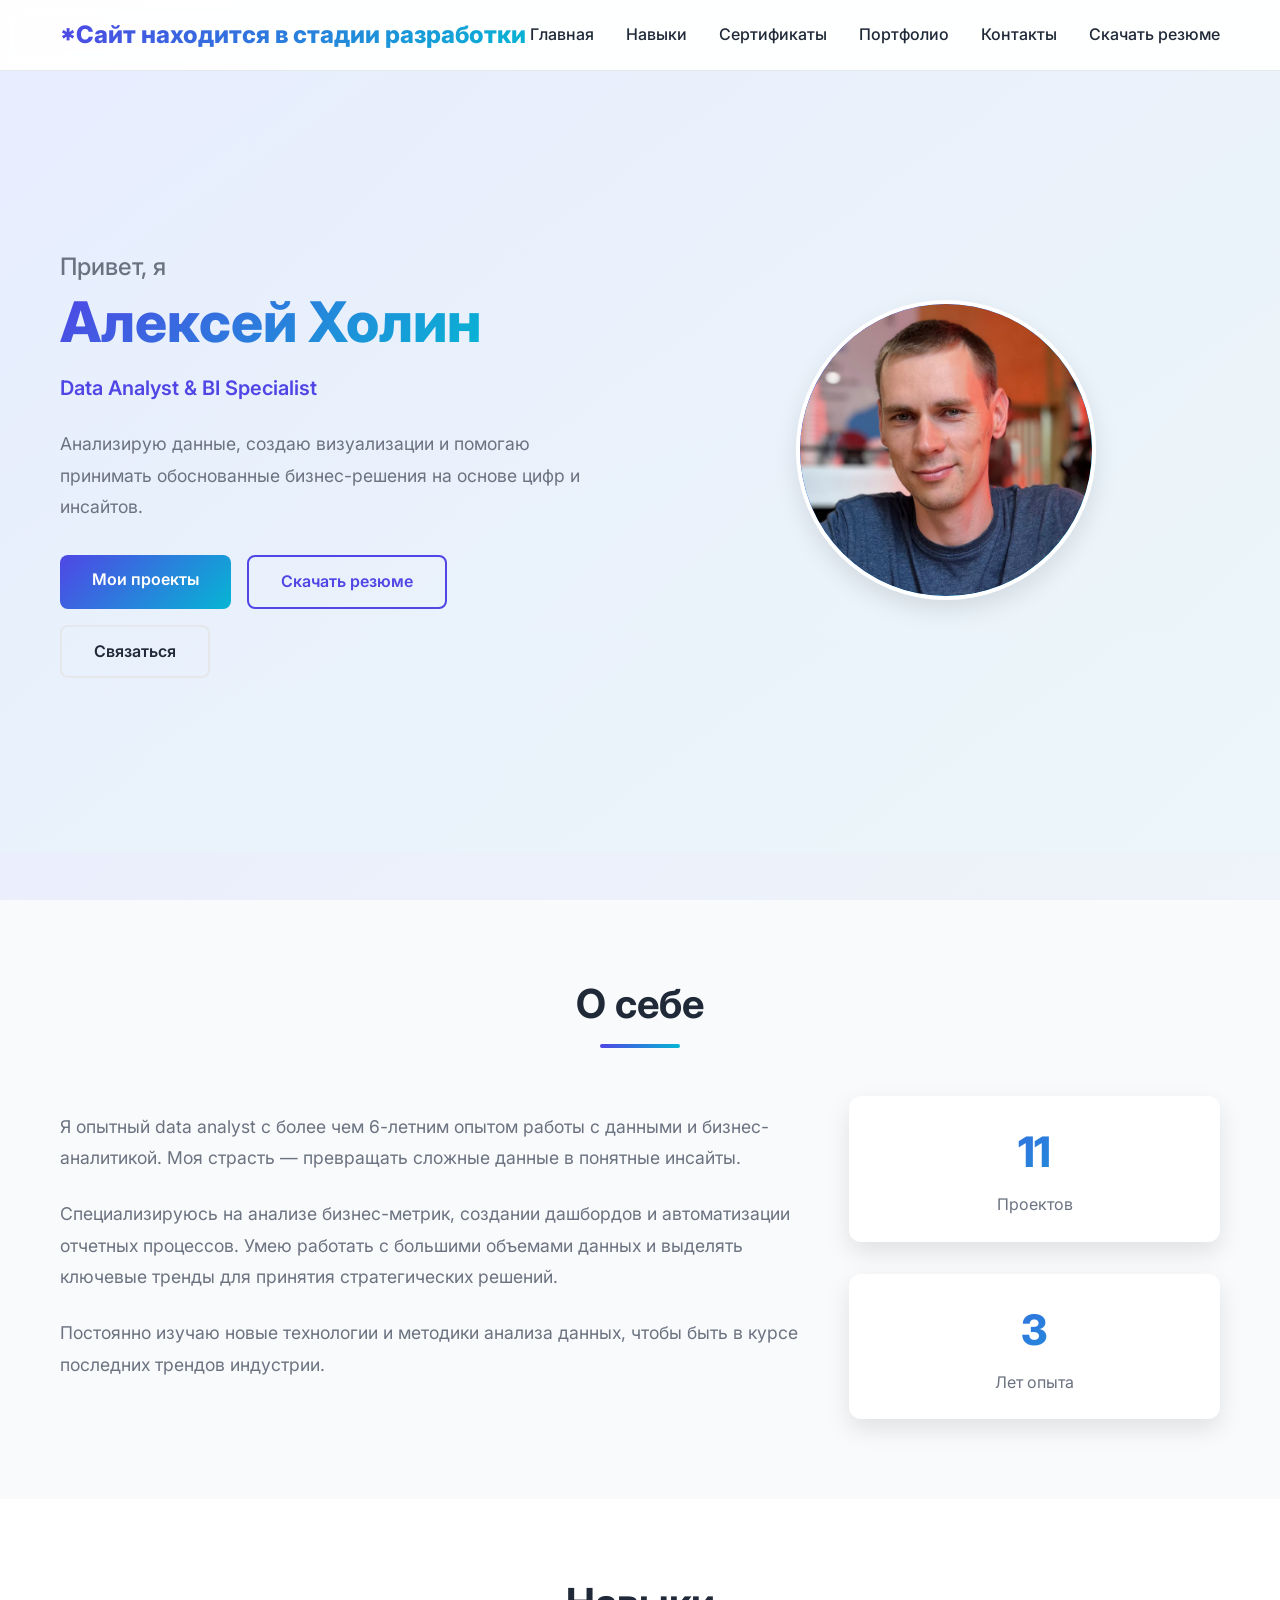
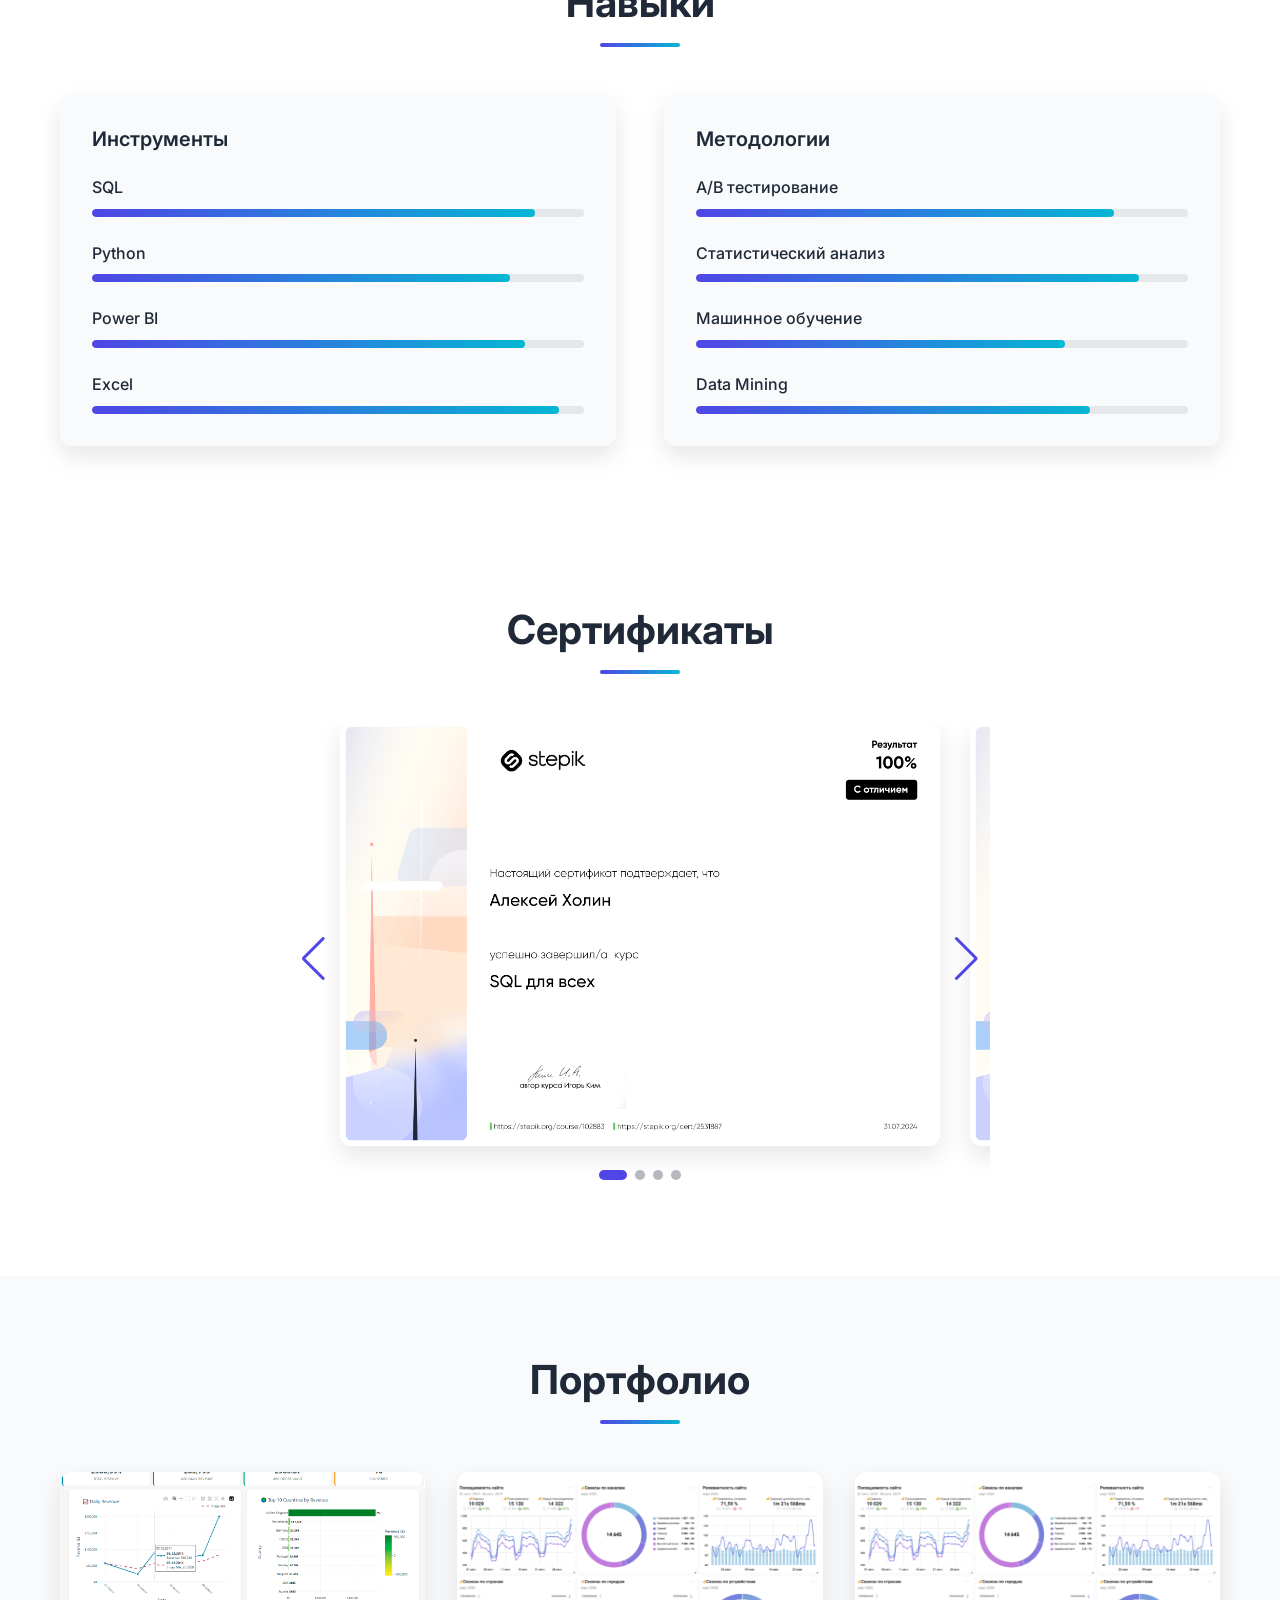
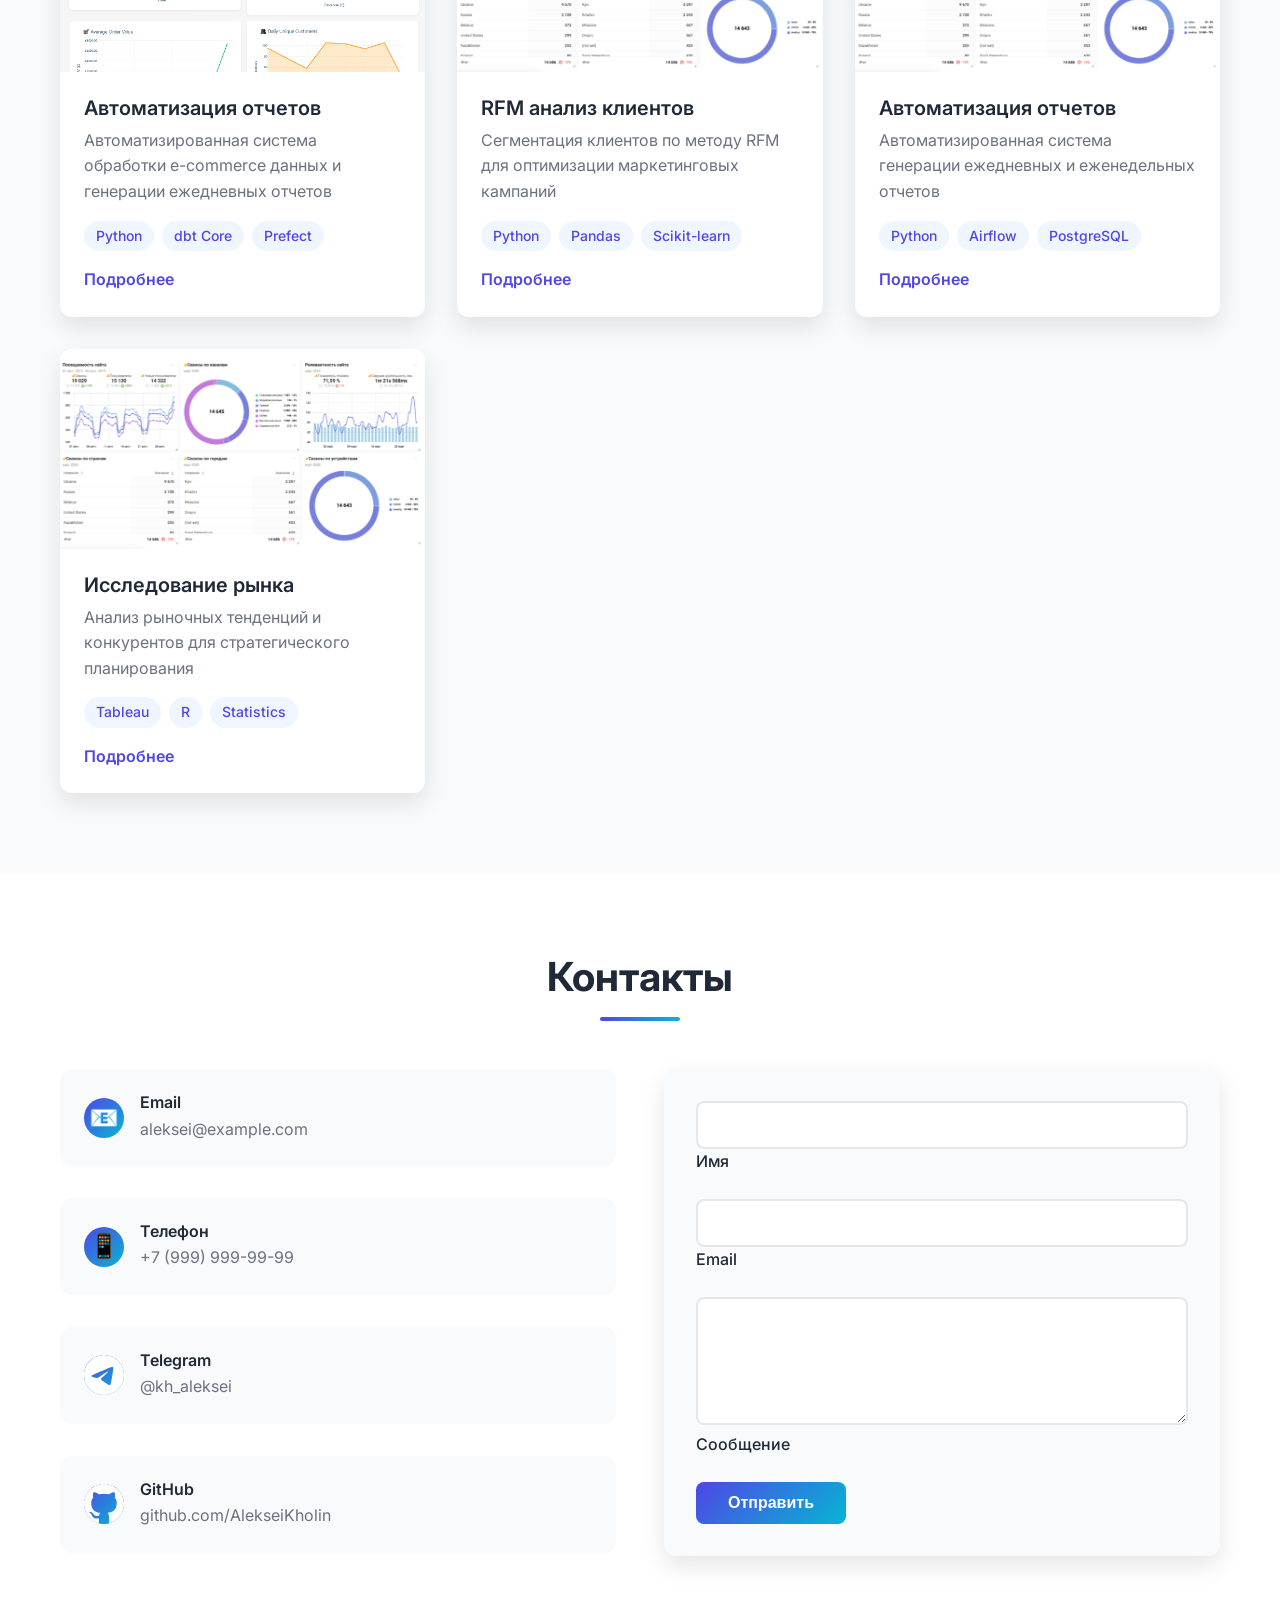
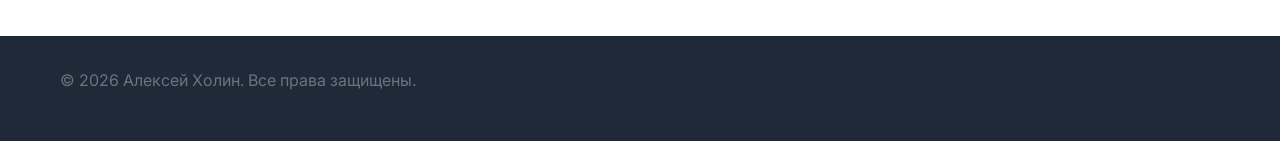
==== index.html @ 1e713956 "обновлены ссылки" ====
<!DOCTYPE html>
<html lang="ru">
<head>
    <meta charset="UTF-8">
    <meta name="viewport" content="width=device-width, initial-scale=1.0">
    <title>Алексей - Data Analyst</title>
    <link rel="stylesheet" href="css/swiper-bundle.min.css">
    <link rel="stylesheet" href="css/style.css">
    <link rel="preconnect" href="https://fonts.googleapis.com">
    <link rel="preconnect" href="https://fonts.gstatic.com" crossorigin>
    <link href="https://fonts.googleapis.com/css2?family=Inter:wght@300;400;500;600;700&display=swap" rel="stylesheet">
</head>
<body>
    <!-- Навигация -->
    <nav class="navbar" id="navbar">
        <div class="container">
            <div class="logo">*Сайт находится в стадии разработки</div>
            <ul class="nav-menu">
                <li><a href="#home" class="nav-link">Главная</a></li>
                <li><a href="#skills" class="nav-link">Навыки</a></li>
                <li><a href="#certificates" class="nav-link">Сертификаты</a></li>
                <li><a href="#portfolio" class="nav-link">Портфолио</a></li>
                <li><a href="#contact" class="nav-link">Контакты</a></li>
                <li><a href="#" class="nav-link" id="navDownloadResume">Скачать резюме</a></li>
            </ul>
            <div class="hamburger" id="hamburger">
                <span></span>
                <span></span>
                <span></span>
            </div>
        </div>
    </nav>

    <!-- Hero секция -->
    <section id="home" class="hero">
        <div class="container">
            <div class="hero-content">
                <h1 class="hero-title">
                    <span class="hero-greeting">Привет, я</span>
                    <br>
                    <span class="hero-name">Алексей Холин</span>
                </h1>
                <p class="hero-subtitle">Data Analyst & BI Specialist</p>
                <p class="hero-description">
                    Анализирую данные, создаю визуализации и помогаю принимать 
                    обоснованные бизнес-решения на основе цифр и инсайтов.
                </p>
                <div class="hero-buttons">
                    <a href="#portfolio" class="btn btn-primary">Мои проекты</a>
                    <a href="#" class="btn btn-secondary" id="downloadResume">Скачать резюме</a>
                    <a href="#contact" class="btn btn-outline">Связаться</a>
                </div>
            </div>
            <div class="hero-image">
                <div class="hero-avatar">
                        <img src="assets/images/logo.jpg" alt="Фото профиля" class="profile-image">
                    </div>
            </div>
        </div>
    </section>

    <!-- О себе -->
    <section id="about" class="about">
        <div class="container">
            <div class="section-header">
                <h2 class="section-title">О себе</h2>
                <div class="section-line"></div>
            </div>
            <div class="about-content">
                <div class="about-text">
                    <p>
                        Я опытный data analyst с более чем 6-летним опытом работы 
                        с данными и бизнес-аналитикой. Моя страсть — превращать 
                        сложные данные в понятные инсайты.
                    </p>
                    <p>
                        Специализируюсь на анализе бизнес-метрик, создании 
                        дашбордов и автоматизации отчетных процессов. Умею 
                        работать с большими объемами данных и выделять ключевые 
                        тренды для принятия стратегических решений.
                    </p>
                    <p>
                        Постоянно изучаю новые технологии и методики анализа 
                        данных, чтобы быть в курсе последних трендов индустрии.
                    </p>
                </div>
                <div class="about-stats">
                    <div class="stat-item">
                        <div class="stat-number">23+</div>
                        <div class="stat-label">Проектов</div>
                    </div>
                    <div class="stat-item">
                        <div class="stat-number">6</div>
                        <div class="stat-label">Лет опыта</div>
                    </div>
                </div>
            </div>
        </div>
    </section>

    <!-- Навыки -->
    <section id="skills" class="skills">
        <div class="container">
            <div class="section-header">
                <h2 class="section-title">Навыки</h2>
                <div class="section-line"></div>
            </div>
            <div class="skills-grid">
                <div class="skill-category">
                    <h3 class="skill-category-title">Инструменты</h3>
                    <div class="skill-list">
                        <div class="skill-item">
                            <span class="skill-name">SQL</span>
                            <div class="skill-bar">
                                <div class="skill-progress" data-skill="90"></div>
                            </div>
                        </div>
                        <div class="skill-item">
                            <span class="skill-name">Python</span>
                            <div class="skill-bar">
                                <div class="skill-progress" data-skill="85"></div>
                            </div>
                        </div>
                        <div class="skill-item">
                            <span class="skill-name">Power BI</span>
                            <div class="skill-bar">
                                <div class="skill-progress" data-skill="88"></div>
                            </div>
                        </div>
                        <div class="skill-item">
                            <span class="skill-name">Excel</span>
                            <div class="skill-bar">
                                <div class="skill-progress" data-skill="95"></div>
                            </div>
                        </div>
                    </div>
                </div>
                <div class="skill-category">
                    <h3 class="skill-category-title">Методологии</h3>
                    <div class="skill-list">
                        <div class="skill-item">
                            <span class="skill-name">A/B тестирование</span>
                            <div class="skill-bar">
                                <div class="skill-progress" data-skill="85"></div>
                            </div>
                        </div>
                        <div class="skill-item">
                            <span class="skill-name">Статистический анализ</span>
                            <div class="skill-bar">
                                <div class="skill-progress" data-skill="90"></div>
                            </div>
                        </div>
                        <div class="skill-item">
                            <span class="skill-name">Машинное обучение</span>
                            <div class="skill-bar">
                                <div class="skill-progress" data-skill="75"></div>
                            </div>
                        </div>
                        <div class="skill-item">
                            <span class="skill-name">Data Mining</span>
                            <div class="skill-bar">
                                <div class="skill-progress" data-skill="80"></div>
                            </div>
                        </div>
                    </div>
                </div>
            </div>
        </div>
    </section>

    <!-- Сертификаты -->
    <section id="certificates" class="certificates">
        <div class="container">
            <div class="section-header">
                <h2 class="section-title">Сертификаты</h2>
                <div class="section-line"></div>
            </div>
            <div class="swiper certificates-swiper">
                <div class="swiper-wrapper">
                    <div class="swiper-slide">
                        <div class="certificate-card">
                            <img src="assets/images/certificate 1.jpg" alt="Сертификат 1">
                        </div>
                    </div>
                    <div class="swiper-slide">
                        <div class="certificate-card">
                            <img src="assets/images/certificate 2.jpg" alt="Сертификат 2">
                        </div>
                    </div>
                    <div class="swiper-slide">
                        <div class="certificate-card">
                            <img src="assets/images/certificate 3.jpg" alt="Сертификат 3">
                        </div>
                    </div>
                    <div class="swiper-slide">
                        <div class="certificate-card">
                            <img src="assets/images/certificate 4.jpg" alt="Сертификат 4">
                        </div>
                    </div>
                </div>
                <div class="swiper-pagination"></div>
                <div class="swiper-button-prev"></div>
                <div class="swiper-button-next"></div>
            </div>
        </div>
    </section>

    <!-- Портфолио -->
    <section id="portfolio" class="portfolio">
        <div class="container">
            <div class="section-header">
                <h2 class="section-title">Портфолио</h2>
                <div class="section-line"></div>
            </div>
            <div class="portfolio-grid">
                <div class="portfolio-item" data-category="dashboard">
                    <div class="portfolio-image">
                        <img src="assets/images/retail_dashboard.PNG" alt="Автоматизация отчетов" class="portfolio-image-src">
                    </div>
                    <div class="portfolio-content">
                        <h3 class="portfolio-title">Автоматизация отчетов</h3>
                        <p class="portfolio-description">
                            Автоматизированная система обработки e-commerce данных и
                            генерации ежедневных отчетов
                        </p>
                        <div class="portfolio-tags">
                            <span class="tag">Python</span>
                            <span class="tag">dbt Core</span>
                            <span class="tag">Prefect</span>
                        </div>
                        <a href="https://https://github.com/AlekseiKholin/Data-analytics/tree/main/ETL%2C%20report%20automation" class="portfolio-link" onclick="showPortfolioDetails('dashboard'); return false;">Подробнее</a>
                    </div>
                </div>
                <div class="portfolio-item" data-category="analysis">
                    <div class="portfolio-image">
                        <img src="assets/images/logo-dashboard.PNG" alt="Дашборд продаж" class="portfolio-image-src">
                    </div>
                    <div class="portfolio-content">
                        <h3 class="portfolio-title">RFM анализ клиентов</h3>
                        <p class="portfolio-description">
                            Сегментация клиентов по методу RFM для оптимизации 
                            маркетинговых кампаний
                        </p>
                        <div class="portfolio-tags">
                            <span class="tag">Python</span>
                            <span class="tag">Pandas</span>
                            <span class="tag">Scikit-learn</span>
                        </div>
                        <a href="https://github.com/AlekseiKholin/Data-analytics" class="portfolio-link" onclick="showPortfolioDetails('rfm'); return false;">Подробнее</a>
                    </div>
                </div>
                <div class="portfolio-item" data-category="automation">
                    <div class="portfolio-image">
                        <img src="assets/images/logo-dashboard.PNG" alt="Дашборд продаж" class="portfolio-image-src">
                    </div>
                    <div class="portfolio-content">
                        <h3 class="portfolio-title">Автоматизация отчетов</h3>
                        <p class="portfolio-description">
                            Автоматизированная система генерации ежедневных 
                            и еженедельных отчетов
                        </p>
                        <div class="portfolio-tags">
                            <span class="tag">Python</span>
                            <span class="tag">Airflow</span>
                            <span class="tag">PostgreSQL</span>
                        </div>
                        <a href="https://github.com/AlekseiKholin/Data-analytics" class="portfolio-link">Подробнее</a>
                    </div>
                </div>
                <div class="portfolio-item" data-category="research">
                    <div class="portfolio-image">
                        <img src="assets/images/logo-dashboard.PNG" alt="Дашборд продаж" class="portfolio-image-src">
                    </div>
                    <div class="portfolio-content">
                        <h3 class="portfolio-title">Исследование рынка</h3>
                        <p class="portfolio-description">
                            Анализ рыночных тенденций и конкурентов для 
                            стратегического планирования
                        </p>
                        <div class="portfolio-tags">
                            <span class="tag">Tableau</span>
                            <span class="tag">R</span>
                            <span class="tag">Statistics</span>
                        </div>
                        <a href="https://github.com/AlekseiKholin/Data-analytics" class="portfolio-link">Подробнее</a>
                    </div>
                </div>
            </div>
        </div>
    </section>

    <!-- Контакты -->
    <section id="contact" class="contact">
        <div class="container">
            <div class="section-header">
                <h2 class="section-title">Контакты</h2>
                <div class="section-line"></div>
            </div>
            <div class="contact-content">
                <div class="contact-info">
                    <div class="contact-item">
                        <div class="contact-icon">📧</div>
                        <div class="contact-details">
                            <h4>Email</h4>
                            <p>aleksei@example.com</p>
                        </div>
                    </div>
                    <div class="contact-item">
                        <div class="contact-icon">📱</div>
                        <div class="contact-details">
                            <h4>Телефон</h4>
                            <p>+7 (999) 999-99-99</p>
                        </div>
                    </div>    
                    
                    <a href="https://t.me/kh_aleksei" 
                        class="contact-item" 
                        target="_blank" 
                        rel="noopener noreferrer"
                        aria-label="Написать в Telegram: AlekseiKholin">
                        
                        <div class="contact-icon">
                            <svg viewBox="0 0 24 24" fill="currentColor" aria-hidden="true">
                                <path d="M11.944 0A12 12 0 0 0 0 12a12 12 0 0 0 12 12 12 12 0 0 0 12-12A12 12 0 0 0 12 0a12 12 0 0 0-.056 0zm4.962 7.224c.1-.002.321.023.465.14a.506.506 0 0 1 .171.325c.016.093.036.306.02.472-.18 1.898-.962 6.502-1.36 8.627-.168.9-.499 1.201-.82 1.23-.696.065-1.225-.46-1.9-.902-1.056-.693-1.653-1.124-2.678-1.8-1.185-.78-.417-1.21.258-1.91.177-.184 3.247-2.977 3.307-3.23.007-.032.014-.15-.056-.212s-.174-.041-.249-.024c-.106.024-1.793 1.14-5.061 3.345-.48.33-.913.49-1.302.48-.428-.008-1.252-.241-1.865-.44-.752-.245-1.349-.374-1.297-.789.027-.216.325-.437.893-.663 3.498-1.524 5.83-2.529 6.998-3.014 3.332-1.386 4.025-1.627 4.476-1.635z"/>
                            </svg>
                        </div> 
                        
                        <div class="contact-details">
                            <h4>Telegram</h4>
                            <p>@kh_aleksei</p>
                        </div>
                    </a>

                    <a href="https://github.com/AlekseiKholin" 
                        class="contact-item" 
                        target="_blank" 
                        rel="noopener noreferrer"
                        aria-label="Профиль на GitHub: AlekseiKholin">
                        
                        <div class="contact-icon">
                            <svg viewBox="0 0 24 24" fill="currentColor" aria-hidden="true">
                                <path d="M12 0c-6.626 0-12 5.373-12 12 0 5.302 3.438 9.8 8.207 11.387.599.111.793-.261.793-.577v-2.234c-3.338.726-4.033-1.416-4.033-1.416-.546-1.387-1.333-1.756-1.333-1.756-1.089-.745.083-.729.083-.729 1.205.084 1.839 1.237 1.839 1.237 1.07 1.834 2.807 1.304 3.492.997.107-.775.418-1.305.762-1.604-2.665-.305-5.467-1.334-5.467-5.931 0-1.311.469-2.381 1.236-3.221-.124-.303-.535-1.524.117-3.176 0 0 1.008-.322 3.301 1.23.957-.266 1.983-.399 3.003-.404 1.02.005 2.047.138 3.006.404 2.291-1.552 3.297-1.23 3.297-1.23.653 1.653.242 2.874.118 3.176.77.84 1.235 1.911 1.235 3.221 0 4.609-2.807 5.624-5.479 5.921.43.372.823 1.102.823 2.222v3.293c0 .319.192.694.801.576 4.765-1.589 8.199-6.086 8.199-11.386 0-6.627-5.373-12-12-12z"/>
                            </svg>
                        </div> 
                        
                        <div class="contact-details">
                            <h4>GitHub</h4>
                            <p>github.com/AlekseiKholin</p>
                        </div>
                    </a>

                </div>
                <div class="contact-form">
                    <form id="contactForm">
                        <div class="form-group">
                            <input type="text" id="name" name="name" required>
                            <label for="name">Имя</label>
                        </div>
                        <div class="form-group">
                            <input type="email" id="email" name="email" required>
                            <label for="email">Email</label>
                        </div>
                        <div class="form-group">
                            <textarea id="message" name="message" rows="5" required></textarea>
                            <label for="message">Сообщение</label>
                        </div>
                        <button type="submit" class="btn btn-primary">Отправить</button>
                    </form>
                </div>
            </div>
        </div>
    </section>

    <!-- Footer -->
    <footer class="footer">
        <div class="container">
            <div class="footer-content">
                <p>&copy; 2026 Алексей Холин. Все права защищены.</p>
                <!--<div class="social-links">
                    <a href="#" class="social-link">📧</a>
                    <a href="#" class="social-link">💼</a>
                    <a href="#" class="social-link">🐙</a>
                </div>-->
            </div>
        </div>
    </footer>

    <!-- Модальное окно для резюме -->
    <div id="resumeModal" class="modal">
        <div class="modal-content">
            <span class="close">&times;</span>
            <h3>Скачать резюме</h3>
            <p>Выберите формат резюме для скачивания:</p>
            <div class="resume-buttons">
                <a href="assets/documents/resume.pdf" class="btn btn-primary" download>PDF</a>
                <a href="assets/documents/resume.docx" class="btn btn-secondary" download>DOCX</a>
            </div>
        </div>
    </div>

    <script src="js/swiper-bundle.min.js"></script>
    <script src="js/main.js"></script>
    <script src="js/counter-animation.js"></script>
</body>
</html>
---- css/style.css ----
/* CSS Variables */
:root {
    --primary-color: #4f46e5;
    --primary-dark: #3730a3;
    --secondary-color: #06b6d4;
    --accent-color: #10b981;
    --text-primary: #1f2937;
    --text-secondary: #6b7280;
    --bg-primary: #ffffff;
    --bg-secondary: #f9fafb;
    --bg-accent: #eff6ff;
    --border-color: #e5e7eb;
    --shadow: 0 10px 25px rgba(0, 0, 0, 0.1);
    --shadow-hover: 0 20px 40px rgba(0, 0, 0, 0.15);
    --transition: all 0.3s cubic-bezier(0.4, 0, 0.2, 1);
}


/* Base Styles */
* {
    margin: 0;
    padding: 0;
    box-sizing: border-box;
}

body {
    font-family: 'Inter', sans-serif;
    line-height: 1.6;
    color: var(--text-primary);
    overflow-x: hidden;
}

.container {
    max-width: 1200px;
    margin: 0 auto;
    padding: 0 20px;
}

/* Typography */
h1, h2, h3, h4, h5, h6 {
    font-weight: 700;
    line-height: 1.2;
    margin-bottom: 1rem;
}

h1 {
    font-size: 3.5rem;
    font-weight: 800;
}

h2 {
    font-size: 2.5rem;
    font-weight: 700;
}

h3 {
    font-size: 1.5rem;
    font-weight: 600;
}

p {
    margin-bottom: 1rem;
    color: var(--text-secondary);
}

/* Navigation */
.navbar {
    position: fixed;
    top: 0;
    width: 100%;
    background: rgba(255, 255, 255, 0.95);
    backdrop-filter: blur(10px);
    border-bottom: 1px solid var(--border-color);
    z-index: 1000;
    transition: var(--transition);
}

.navbar.scrolled {
    background: rgba(255, 255, 255, 0.98);
    box-shadow: var(--shadow);
}

.navbar .container {
    display: flex;
    justify-content: space-between;
    align-items: center;
    padding: 1rem 20px;
}

.logo {
    font-size: 1.5rem;
    font-weight: 800;
    background: linear-gradient(135deg, var(--primary-color), var(--secondary-color));
    -webkit-background-clip: text;
    -webkit-text-fill-color: transparent;
    background-clip: text;
}

.nav-menu {
    display: flex;
    list-style: none;
    gap: 2rem;
}

.nav-link {
    text-decoration: none;
    color: var(--text-primary);
    font-weight: 500;
    transition: var(--transition);
    position: relative;
}

.nav-link::after {
    content: '';
    position: absolute;
    bottom: -5px;
    left: 0;
    width: 0;
    height: 2px;
    background: linear-gradient(90deg, var(--primary-color), var(--secondary-color));
    transition: width 0.3s ease;
}

.nav-link:hover::after {
    width: 100%;
}

.nav-link:hover {
    color: var(--primary-color);
}

.hamburger {
    display: none;
    flex-direction: column;
    cursor: pointer;
}

.theme-toggle {
    background: none;
    border: 2px solid var(--border-color);
    border-radius: 50%;
    width: 40px;
    height: 40px;
    display: flex;
    align-items: center;
    justify-content: center;
    cursor: pointer;
    transition: var(--transition);
    color: var(--text-primary);
    font-size: 1.2rem;
}

.theme-toggle:hover {
    border-color: var(--primary-color);
    transform: rotate(180deg);
    background: var(--bg-secondary);
}

.theme-icon {
    transition: var(--transition);
}

.hamburger span {
    width: 25px;
    height: 3px;
    background: var(--text-primary);
    margin: 3px 0;
    transition: var(--transition);
}

/* Hero Section */
.hero {
    min-height: 100vh;
    display: flex;
    align-items: center;
    background: linear-gradient(135deg, var(--bg-accent) 0%, var(--bg-secondary) 100%);
    position: relative;
    overflow: hidden;
}

.hero::before {
    content: '';
    position: absolute;
    top: 0;
    left: 0;
    right: 0;
    bottom: 0;
    background: url('data:image/svg+xml,<svg xmlns="http://www.w3.org/2000/svg" viewBox="0 0 1200 800"><defs><linearGradient id="grad1" x1="0%" y1="0%" x2="100%" y2="100%"><stop offset="0%" style="stop-color:%234f46e5;stop-opacity:0.1" /><stop offset="100%" style="stop-color:%2306b6d4;stop-opacity:0.1" /></linearGradient></defs><rect fill="url(%23grad1)" width="1200" height="800"/></svg>');
    opacity: 0.5;
}

.hero .container {
    display: grid;
    grid-template-columns: 1fr 1fr;
    gap: 4rem;
    align-items: center;
    position: relative;
    z-index: 1;
}

.hero-content {
    animation: fadeInLeft 1s ease-out;
}

.hero-greeting {
    font-size: 1.5rem;
    font-weight: 500;
    color: var(--text-secondary);
    margin-bottom: 1rem;
}

.hero-name {
    background: linear-gradient(135deg, var(--primary-color), var(--secondary-color));
    -webkit-background-clip: text;
    -webkit-text-fill-color: transparent;
    background-clip: text;
    font-size: 3.5rem;
    font-weight: 800;
    margin-bottom: 1rem;
}

.hero-subtitle {
    font-size: 1.25rem;
    font-weight: 600;
    color: var(--primary-color);
    margin-bottom: 1.5rem;
}

.hero-description {
    font-size: 1.1rem;
    color: var(--text-secondary);
    margin-bottom: 2rem;
    line-height: 1.8;
}

.hero-buttons {
    display: flex;
    gap: 1rem;
    flex-wrap: wrap;
}

.btn {
    padding: 0.75rem 2rem;
    border: none;
    border-radius: 8px;
    text-decoration: none;
    font-weight: 600;
    font-size: 1rem;
    transition: var(--transition);
    cursor: pointer;
    display: inline-block;
}

.btn-primary {
    background: linear-gradient(135deg, var(--primary-color), var(--secondary-color));
    color: white;
}

.btn-primary:hover {
    transform: translateY(-2px);
    box-shadow: var(--shadow);
}

.btn-secondary {
    background: transparent;
    color: var(--primary-color);
    border: 2px solid var(--primary-color);
}

.btn-secondary:hover {
    background: var(--primary-color);
    color: white;
    transform: translateY(-2px);
}

.btn-outline {
    background: transparent;
    color: var(--text-primary);
    border: 2px solid var(--border-color);
}

.btn-outline:hover {
    background: var(--bg-secondary);
    border-color: var(--primary-color);
    transform: translateY(-2px);
}

.hero-image {
    display: flex;
    justify-content: center;
    align-items: center;
}

.hero-avatar {
    width: 300px;
    height: 300px;
    background: linear-gradient(135deg, var(--primary-color), var(--secondary-color));
    border-radius: 50%;
    position: relative;
    animation: float 6s ease-in-out infinite;
    overflow: hidden;
    border: 4px solid white;
    box-shadow: 0 10px 25px rgba(0, 0, 0, 0.1);
}

.profile-image {
    width: 100%;
    height: 100%;
    object-fit: cover;
    border-radius: 50%;
}


/* Section Styles */
.section-header {
    text-align: center;
    margin-bottom: 3rem;
}

.section-title {
    font-size: 2.5rem;
    font-weight: 700;
    margin-bottom: 1rem;
    color: var(--text-primary);
}

.section-line {
    width: 80px;
    height: 4px;
    background: linear-gradient(90deg, var(--primary-color), var(--secondary-color));
    margin: 0 auto;
    border-radius: 2px;
}

/* About Section */
.about {
    padding: 5rem 0;
    background: var(--bg-secondary);
}

.about-content {
    display: grid;
    grid-template-columns: 2fr 1fr;
    gap: 3rem;
    align-items: center;
}

.about-text {
    font-size: 1.1rem;
    line-height: 1.8;
}

.about-text p {
    margin-bottom: 1.5rem;
}

.about-stats {
    display: grid;
    gap: 2rem;
}

.stat-item {
    text-align: center;
    padding: 1.5rem;
    background: white;
    border-radius: 12px;
    box-shadow: var(--shadow);
    transition: var(--transition);
}

.stat-item:hover {
    transform: translateY(-5px);
    box-shadow: var(--shadow-hover);
}

.stat-number {
    font-size: 2.5rem;
    font-weight: 800;
    background: linear-gradient(135deg, var(--primary-color), var(--secondary-color));
    -webkit-background-clip: text;
    -webkit-text-fill-color: transparent;
    background-clip: text;
    display: block;
    transition: transform 0.3s ease;
    transform: scale(1);
}

.stat-number.animating {
    /* Сохраняем градиент во время анимации */
    background: linear-gradient(135deg, var(--primary-color), var(--secondary-color));
    -webkit-background-clip: text;
    -webkit-text-fill-color: transparent;
    background-clip: text;
    transform: scale(1.05);
}

.stat-number.animated {
    /* Возвращаем gradient-эффект после завершения анимации */
    background: linear-gradient(135deg, var(--primary-color), var(--secondary-color));
    -webkit-background-clip: text;
    -webkit-text-fill-color: transparent;
    background-clip: text;
    transform: scale(1);
}

.stat-label {
    font-size: 1rem;
    color: var(--text-secondary);
    margin-top: 0.5rem;
}

/* Skills Section */
.skills {
    padding: 5rem 0;
    background: var(--bg-primary);
}

.skills-grid {
    display: grid;
    grid-template-columns: 1fr 1fr;
    gap: 3rem;
}

.skill-category {
    background: var(--bg-secondary);
    padding: 2rem;
    border-radius: 12px;
    box-shadow: var(--shadow);
}

.skill-category-title {
    font-size: 1.25rem;
    font-weight: 600;
    margin-bottom: 1.5rem;
    color: var(--text-primary);
}

.skill-list {
    display: flex;
    flex-direction: column;
    gap: 1.5rem;
}

.skill-item {
    display: flex;
    flex-direction: column;
    gap: 0.5rem;
}

.skill-name {
    font-weight: 500;
    color: var(--text-primary);
}

.skill-bar {
    height: 8px;
    background: var(--border-color);
    border-radius: 4px;
    overflow: hidden;
}

.skill-progress {
    height: 100%;
    background: linear-gradient(90deg, var(--primary-color), var(--secondary-color));
    border-radius: 4px;
    width: 0;
    animation: progressAnimation 2s ease-out forwards;
}

/* Certificates Section */
.certificates {
    padding: 5rem 0;
    background: var(--bg-primary);
}

.certificates-swiper {
    padding: 0 50px 50px;
    overflow: hidden;
    max-width: 700px;
    margin: 0 auto;
}

.certificate-card {
    background: white;
    border-radius: 12px;
    overflow: hidden;
    box-shadow: var(--shadow);
    transition: var(--transition);
    display: flex;
    align-items: center;
    justify-content: center;
}

.certificate-card:hover {
    transform: translateY(-5px);
    box-shadow: var(--shadow-hover);
}

.certificate-card img {
    width: 100%;
    height: auto;
    display: block;
}

.certificates-swiper .swiper-button-prev,
.certificates-swiper .swiper-button-next {
    color: var(--primary-color);
    transition: var(--transition);
}

.certificates-swiper .swiper-button-prev:hover,
.certificates-swiper .swiper-button-next:hover {
    color: var(--primary-dark);
}

.certificates-swiper .swiper-pagination-bullet {
    background: var(--text-secondary);
    opacity: 0.5;
    width: 10px;
    height: 10px;
    transition: var(--transition);
}

.certificates-swiper .swiper-pagination-bullet-active {
    background: var(--primary-color);
    opacity: 1;
    width: 28px;
    border-radius: 5px;
}

/* Portfolio Section */
.portfolio {
    padding: 5rem 0;
    background: var(--bg-secondary);
}

.portfolio-grid {
    display: grid;
    grid-template-columns: repeat(auto-fit, minmax(300px, 1fr));
    gap: 2rem;
}

.portfolio-item {
    background: white;
    border-radius: 12px;
    overflow: hidden;
    box-shadow: var(--shadow);
    transition: var(--transition);
}

.portfolio-item:hover {
    transform: translateY(-10px);
    box-shadow: var(--shadow-hover);
}

.portfolio-item:hover .portfolio-image-src {
    transform: scale(1.05);
}

.portfolio-image {
    height: 200px;
    overflow: hidden;
}

.portfolio-image-src {
    width: 100%;
    height: 100%;
    object-fit: cover;
    transition: var(--transition);
}

.portfolio-content {
    padding: 1.5rem;
}

.portfolio-title {
    font-size: 1.25rem;
    font-weight: 600;
    margin-bottom: 0.5rem;
    color: var(--text-primary);
}

.portfolio-description {
    color: var(--text-secondary);
    margin-bottom: 1rem;
    line-height: 1.6;
}

.portfolio-tags {
    display: flex;
    flex-wrap: wrap;
    gap: 0.5rem;
    margin-bottom: 1rem;
}

.tag {
    background: var(--bg-accent);
    color: var(--primary-color);
    padding: 0.25rem 0.75rem;
    border-radius: 20px;
    font-size: 0.875rem;
    font-weight: 500;
}

.portfolio-link {
    color: var(--primary-color);
    text-decoration: none;
    font-weight: 600;
    transition: var(--transition);
}

.portfolio-link:hover {
    text-decoration: underline;
}

/* Contact Section */
.contact {
    padding: 5rem 0;
    background: var(--bg-primary);
}

.contact-content {
    display: grid;
    grid-template-columns: 1fr 1fr;
    gap: 3rem;
}

.contact-info {
    display: flex;
    flex-direction: column;
    gap: 2rem;
}

.contact-item {
    display: flex;
    text-decoration: none;
    align-items: center;
    gap: 1rem;
    padding: 1.5rem;
    background: var(--bg-secondary);
    border-radius: 12px;
    transition: var(--transition);
}

.contact-item:hover {
    transform: translateX(10px);
    box-shadow: var(--shadow);
}

.contact-icon {
    font-size: 1.5rem;
    width: 40px;
    height: 40px;
    display: flex;
    align-items: center;
    justify-content: center;
    background: linear-gradient(135deg, var(--primary-color), var(--secondary-color));
    border-radius: 50%;
    color: white;
}

.contact-details h4 {
    font-size: 1rem;
    font-weight: 600;
    margin-bottom: 0.25rem;
    color: var(--text-primary);
}

.contact-details p {
    color: var(--text-secondary);
    margin: 0;
}

.contact-form {
    background: var(--bg-secondary);
    padding: 2rem;
    border-radius: 12px;
    box-shadow: var(--shadow);
}

.form-group {
    margin-bottom: 1.5rem;
}

.form-group input,
.form-group textarea {
    width: 100%;
    padding: 0.75rem;
    border: 2px solid var(--border-color);
    border-radius: 8px;
    font-family: inherit;
    font-size: 1rem;
    transition: var(--transition);
    background: white;
}

.form-group input:focus,
.form-group textarea:focus {
    outline: none;
    border-color: var(--primary-color);
    box-shadow: 0 0 0 3px rgba(79, 70, 229, 0.1);
}

.form-group label {
    display: block;
    margin-bottom: 0.5rem;
    font-weight: 500;
    color: var(--text-primary);
}

/* Footer */
.footer {
    background: var(--text-primary);
    color: white;
    padding: 2rem 0;
}

.footer-content {
    display: flex;
    justify-content: space-between;
    align-items: center;
}

.social-links {
    display: flex;
    gap: 1rem;
}

.social-link {
    display: flex;
    align-items: center;
    justify-content: center;
    width: 40px;
    height: 40px;
    background: rgba(255, 255, 255, 0.1);
    border-radius: 50%;
    color: white;
    text-decoration: none;
    transition: var(--transition);
}

.social-link:hover {
    background: var(--primary-color);
    transform: translateY(-2px);
}

/* Modal */
.modal {
    display: none;
    position: fixed;
    z-index: 2000;
    left: 0;
    top: 0;
    width: 100%;
    height: 100%;
    background-color: rgba(0, 0, 0, 0.5);
    backdrop-filter: blur(5px);
}

.modal-content {
    background-color: white;
    margin: 15% auto;
    padding: 2rem;
    border-radius: 12px;
    width: 90%;
    max-width: 500px;
    position: relative;
    animation: modalSlideIn 0.3s ease-out;
}

.close {
    position: absolute;
    right: 1rem;
    top: 1rem;
    font-size: 1.5rem;
    cursor: pointer;
    color: var(--text-secondary);
    transition: var(--transition);
}

.close:hover {
    color: var(--text-primary);
}

.resume-buttons {
    display: flex;
    gap: 1rem;
    margin-top: 1.5rem;
}

/* Animations */
@keyframes fadeInLeft {
    from {
        opacity: 0;
        transform: translateX(-50px);
    }
    to {
        opacity: 1;
        transform: translateX(0);
    }
}

@keyframes float {
    0%, 100% {
        transform: translateY(0px);
    }
    50% {
        transform: translateY(-20px);
    }
}

@keyframes progressAnimation {
    from {
        width: 0;
    }
    to {
        width: var(--skill-width);
    }
}

@keyframes modalSlideIn {
    from {
        opacity: 0;
        transform: translateY(-50px);
    }
    to {
        opacity: 1;
        transform: translateY(0);
    }
}

/* Responsive Design */
@media (max-width: 768px) {
    .hamburger {
        display: flex;
    }

    .theme-toggle {
        display: flex;
    }
    
    .nav-menu {
        position: fixed;
        left: -100%;
        top: 70px;
        flex-direction: column;
        background-color: white;
        width: 100%;
        text-align: center;
        transition: var(--transition);
        box-shadow: var(--shadow);
        padding: 2rem 0;
    }
    
    .nav-menu.active {
        left: 0;
    }
    
    .hero .container {
        grid-template-columns: 1fr;
        text-align: center;
        gap: 2rem;
    }

    .hero-name {
        font-size: 2.5rem;
    }

    .hero-image {
        margin-bottom: 0;
    }
    
    .hero-avatar {
        width: 200px;
        height: 200px;
        border-width: 3px;
    }
    
    .about-content {
        grid-template-columns: 1fr;
        gap: 2rem;
    }
    
    .skills-grid {
        grid-template-columns: 1fr;
        gap: 2rem;
    }
    
    .contact-content {
        grid-template-columns: 1fr;
        gap: 2rem;
    }
    
    .footer-content {
        flex-direction: column;
        gap: 1rem;
        text-align: center;
    }
    
    h1 {
        font-size: 2.5rem;
    }
    
    h2 {
        font-size: 2rem;
    }
}

@media (max-width: 480px) {
    .container {
        padding: 0 15px;
    }
    
    .hero-name {
        font-size: 2rem;
    }
    
    .hero-subtitle {
        font-size: 1.1rem;
    }
    
    .section-title {
        font-size: 2rem;
    }
    
    .hero-buttons {
        flex-direction: column;
        align-items: center;
    }
    
    .btn {
        width: 100%;
        max-width: 250px;
    }
    
    .about-stats {
        grid-template-columns: 1fr;
    }

    .certificates-swiper {
        padding: 0 30px 40px;
    }
}
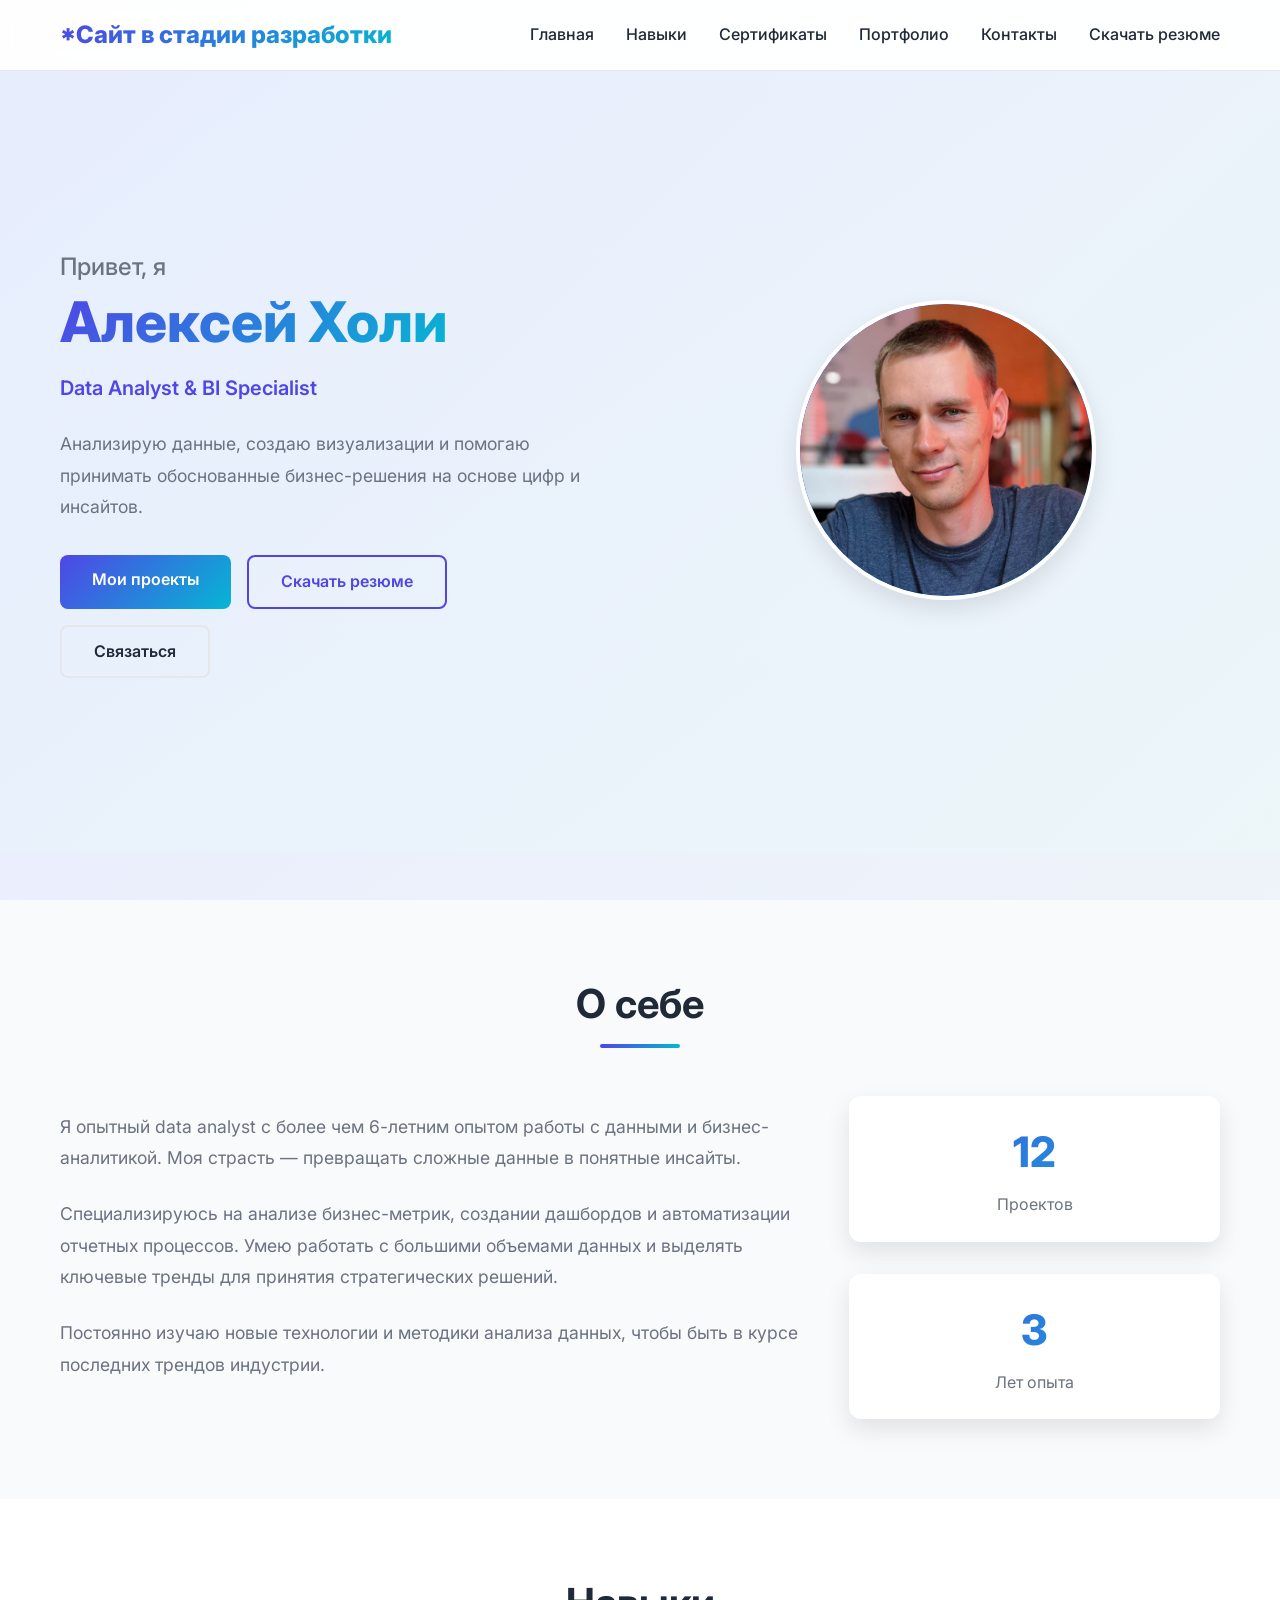
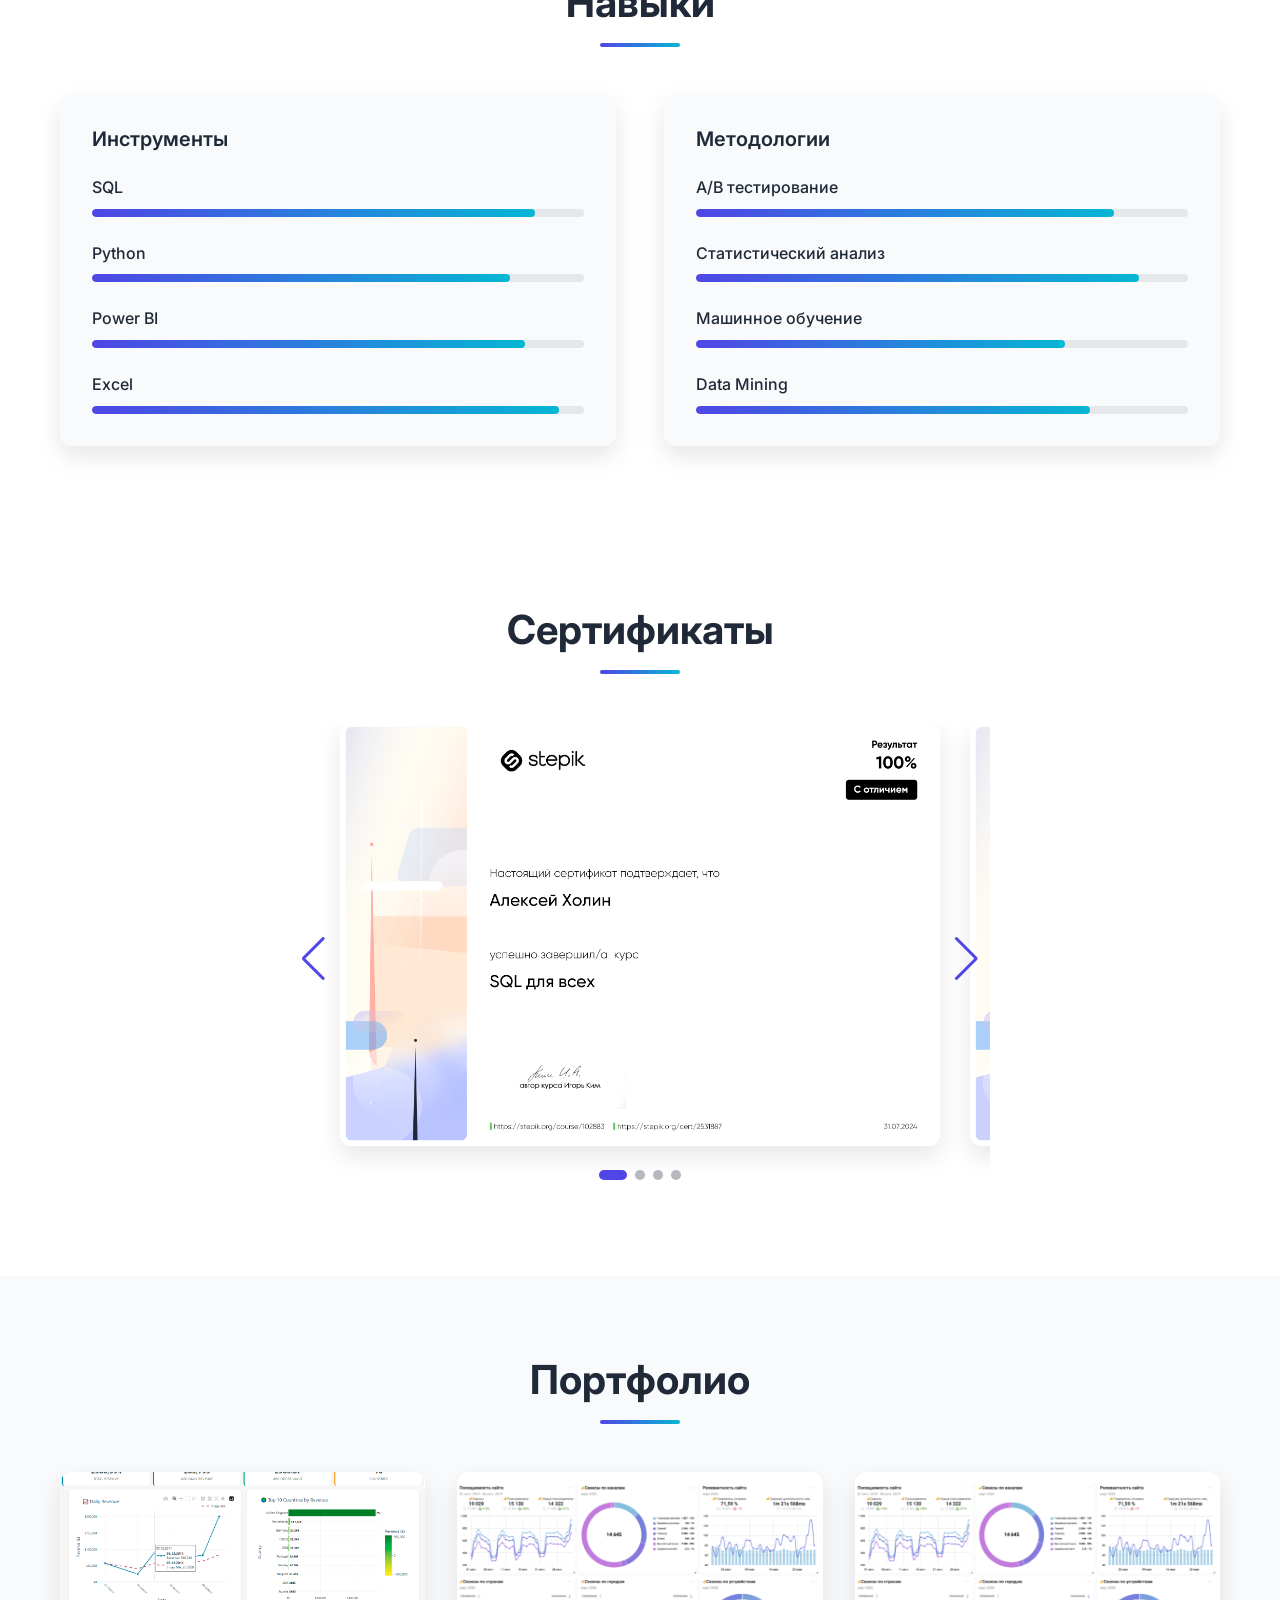
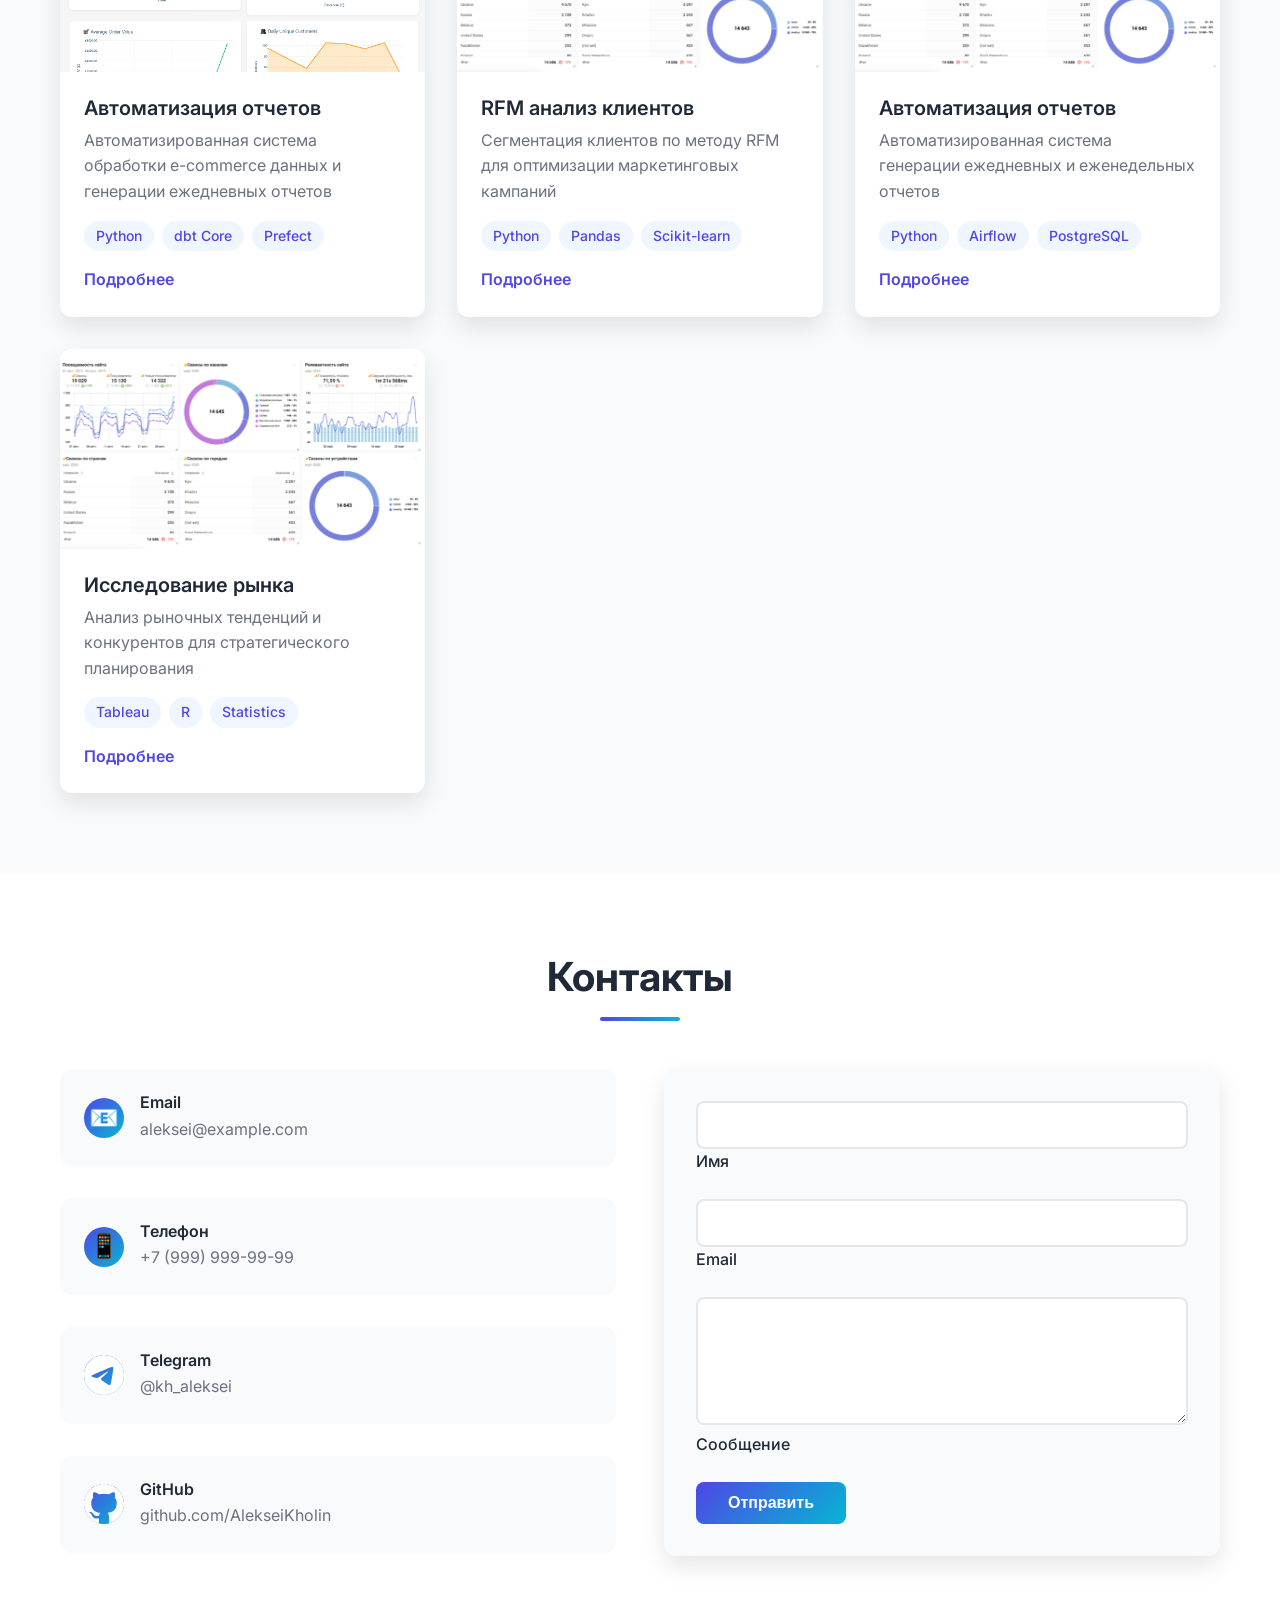
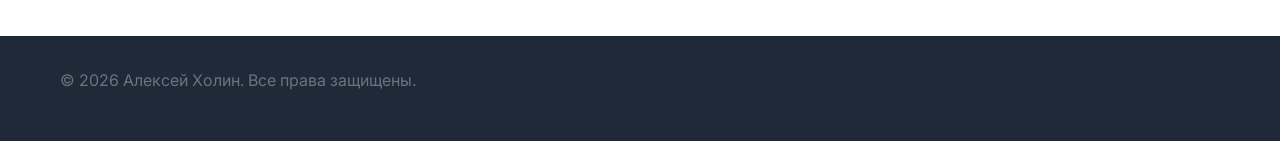
==== commit 8fe16ac2: "обновлены ссылки" ====
--- a/index.html
+++ b/index.html
@@ -14,7 +14,7 @@
     <!-- Навигация -->
     <nav class="navbar" id="navbar">
         <div class="container">
-            <div class="logo">*Сайт находится в стадии разработки</div>
+            <div class="logo">*Сайт в стадии разработки</div>
             <ul class="nav-menu">
                 <li><a href="#home" class="nav-link">Главная</a></li>
                 <li><a href="#skills" class="nav-link">Навыки</a></li>
@@ -228,7 +228,7 @@
                             <span class="tag">dbt Core</span>
                             <span class="tag">Prefect</span>
                         </div>
-                        <a href="https://https://github.com/AlekseiKholin/Data-analytics/tree/main/ETL%2C%20report%20automation" class="portfolio-link" onclick="showPortfolioDetails('dashboard'); return false;">Подробнее</a>
+                        <a href="https://github.com/AlekseiKholin/Data-analytics" class="portfolio-link" onclick="showPortfolioDetails('dashboard'); return false;">Подробнее</a>
                     </div>
                 </div>
                 <div class="portfolio-item" data-category="analysis">
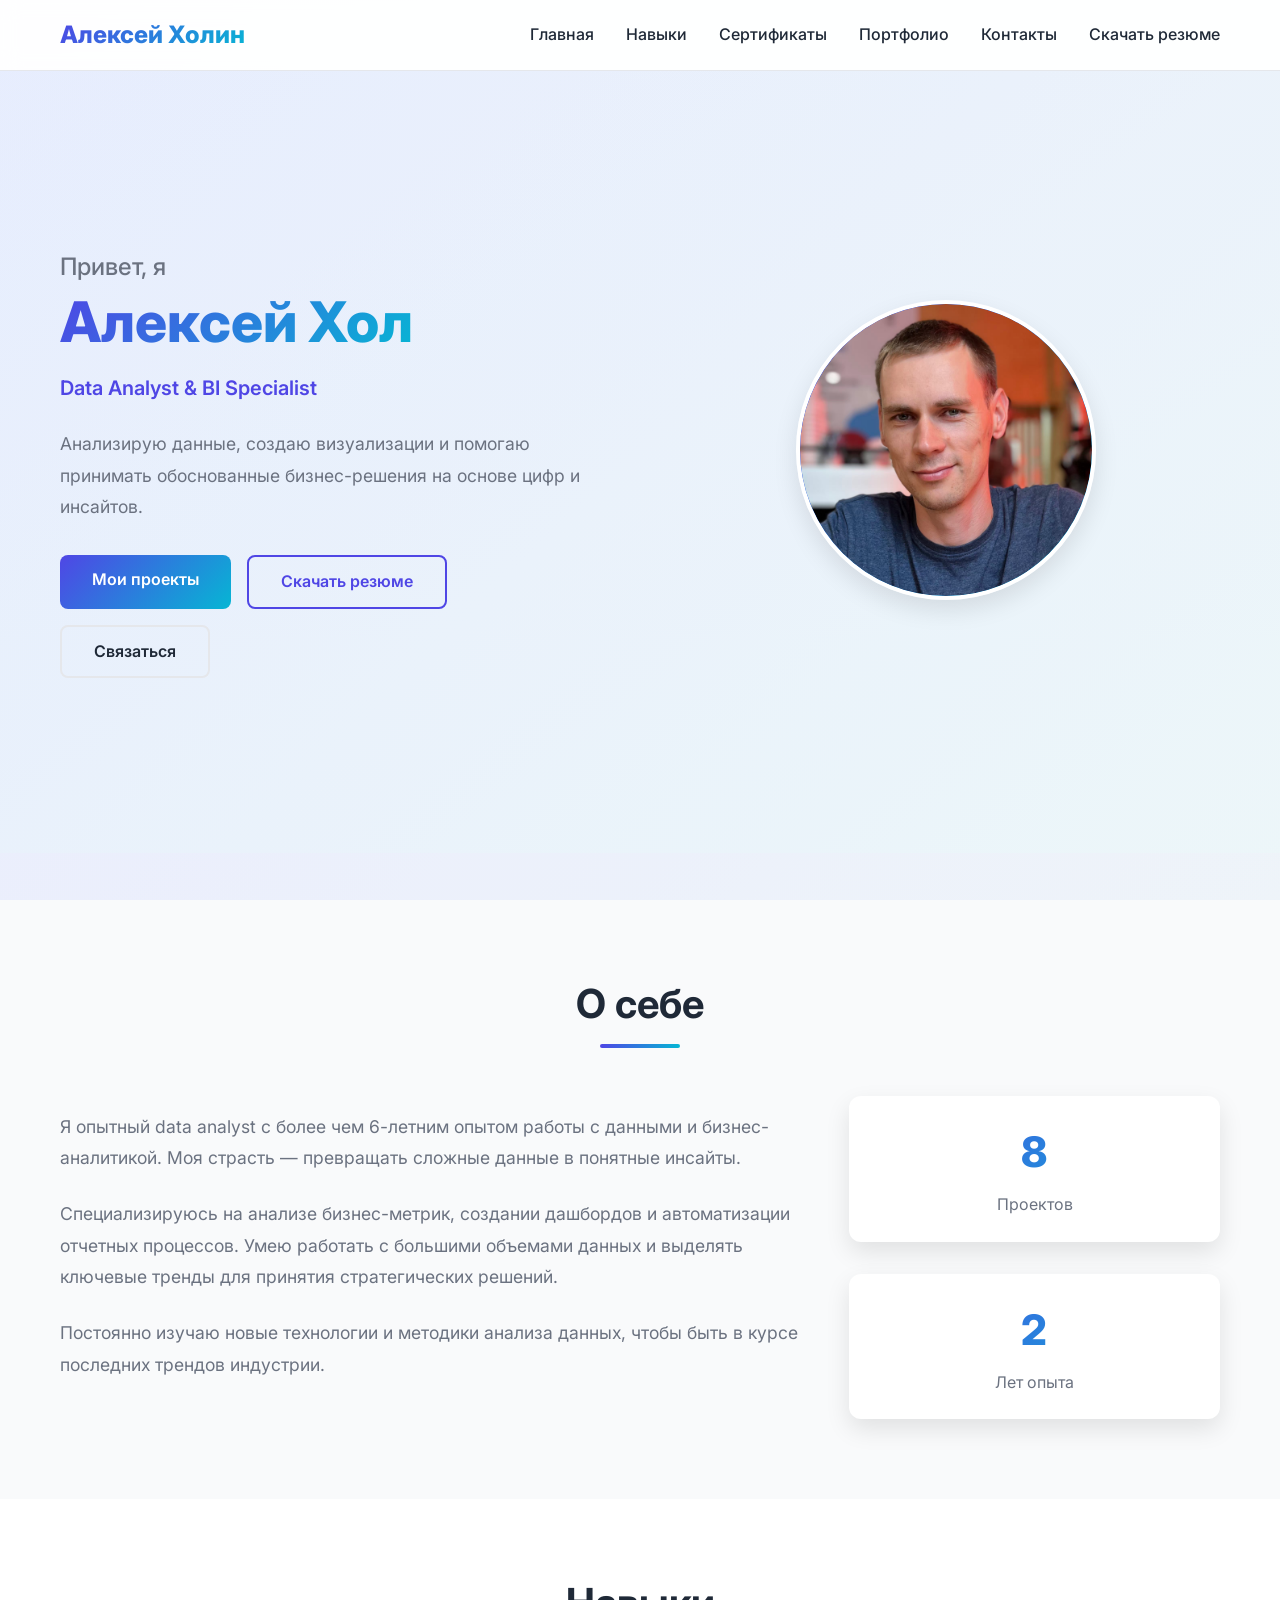
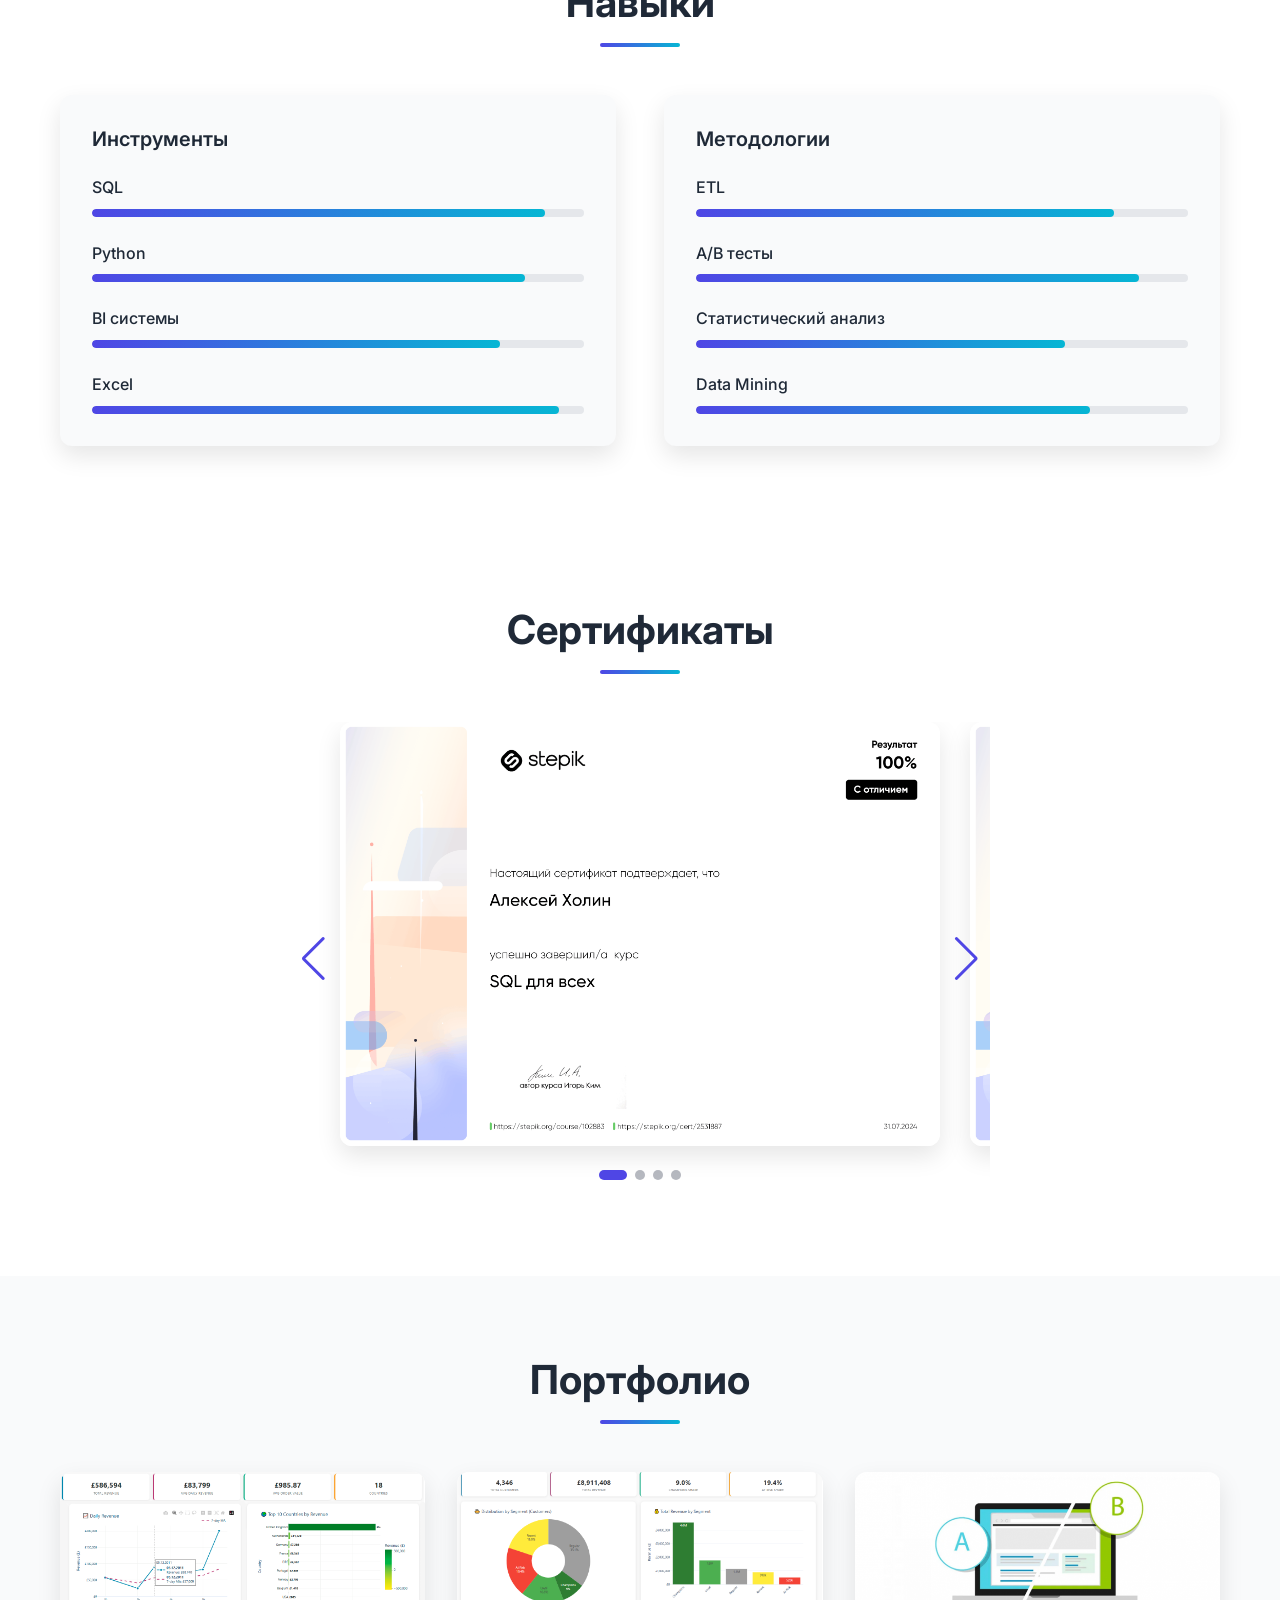
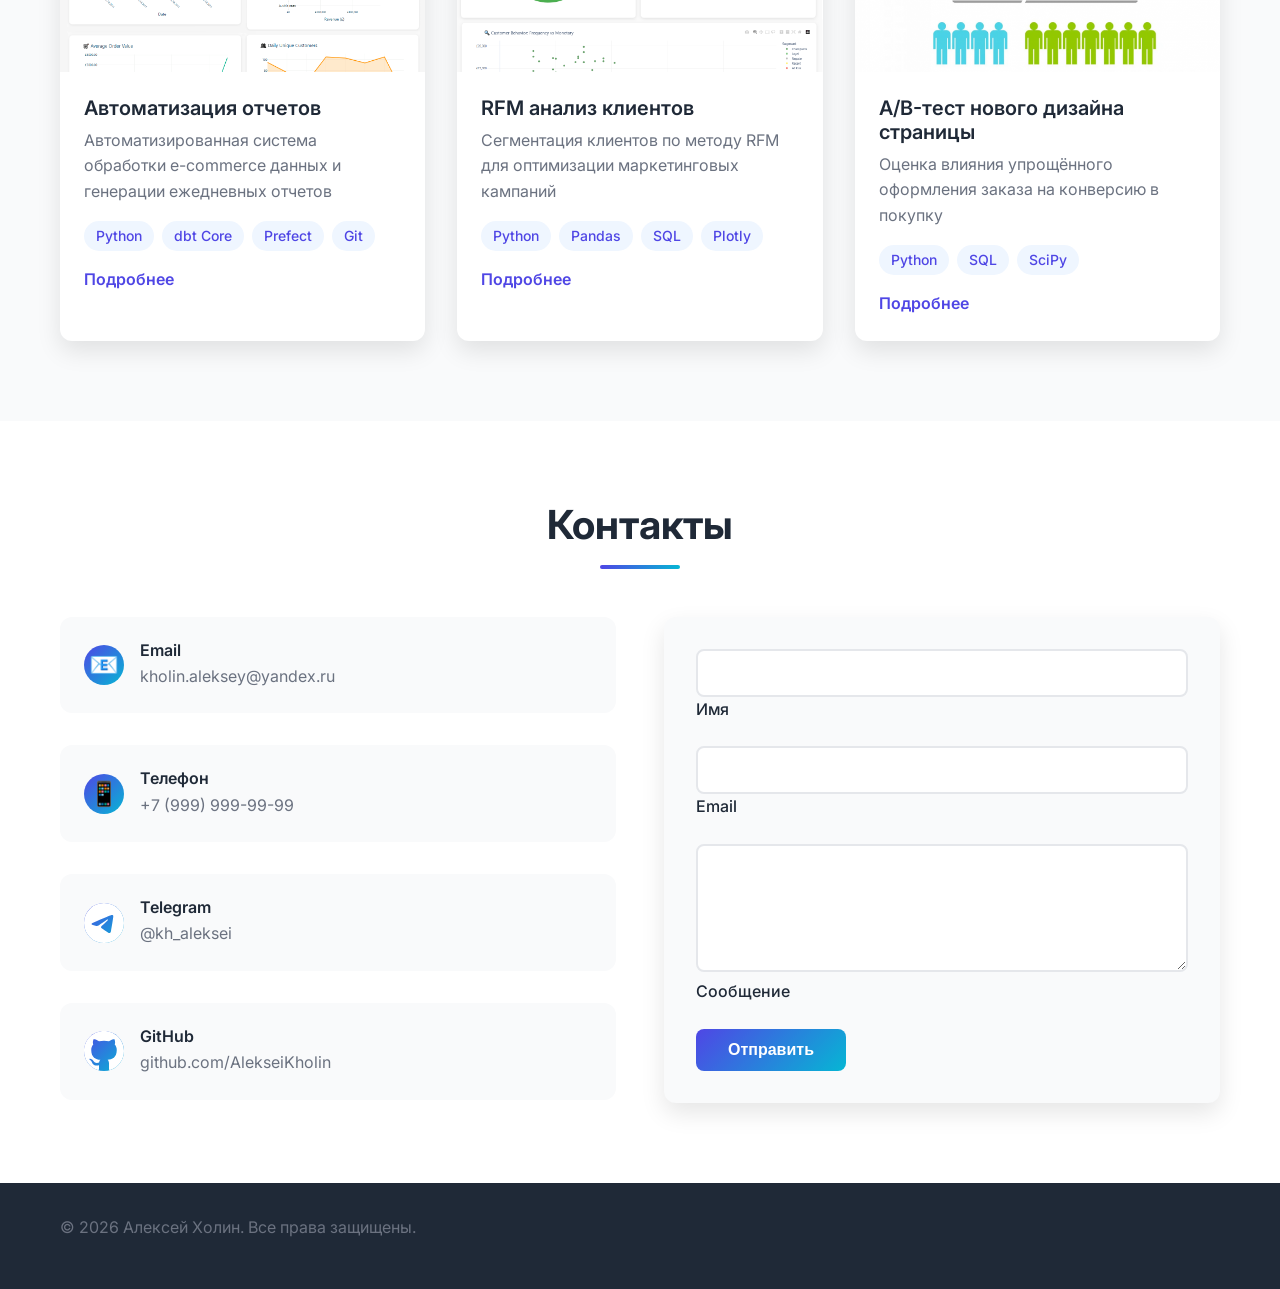
==== commit f69ee3ef: "edit" ====
--- a/index.html
+++ b/index.html
@@ -14,7 +14,7 @@
     <!-- Навигация -->
     <nav class="navbar" id="navbar">
         <div class="container">
-            <div class="logo">*Сайт в стадии разработки</div>
+            <div class="logo">Алексей Холин</div>
             <ul class="nav-menu">
                 <li><a href="#home" class="nav-link">Главная</a></li>
                 <li><a href="#skills" class="nav-link">Навыки</a></li>
@@ -112,19 +112,19 @@
                         <div class="skill-item">
                             <span class="skill-name">SQL</span>
                             <div class="skill-bar">
-                                <div class="skill-progress" data-skill="90"></div>
+                                <div class="skill-progress" data-skill="92"></div>
                             </div>
                         </div>
                         <div class="skill-item">
                             <span class="skill-name">Python</span>
                             <div class="skill-bar">
-                                <div class="skill-progress" data-skill="85"></div>
-                            </div>
-                        </div>
-                        <div class="skill-item">
-                            <span class="skill-name">Power BI</span>
-                            <div class="skill-bar">
                                 <div class="skill-progress" data-skill="88"></div>
+                            </div>
+                        </div>
+                        <div class="skill-item">
+                            <span class="skill-name">BI системы</span>
+                            <div class="skill-bar">
+                                <div class="skill-progress" data-skill="83"></div>
                             </div>
                         </div>
                         <div class="skill-item">
@@ -139,19 +139,19 @@
                     <h3 class="skill-category-title">Методологии</h3>
                     <div class="skill-list">
                         <div class="skill-item">
-                            <span class="skill-name">A/B тестирование</span>
+                            <span class="skill-name">ETL</span>
                             <div class="skill-bar">
                                 <div class="skill-progress" data-skill="85"></div>
                             </div>
                         </div>
                         <div class="skill-item">
+                            <span class="skill-name">A/B тесты</span>
+                            <div class="skill-bar">
+                                <div class="skill-progress" data-skill="90"></div>
+                            </div>
+                        </div>
+                        <div class="skill-item">
                             <span class="skill-name">Статистический анализ</span>
-                            <div class="skill-bar">
-                                <div class="skill-progress" data-skill="90"></div>
-                            </div>
-                        </div>
-                        <div class="skill-item">
-                            <span class="skill-name">Машинное обучение</span>
                             <div class="skill-bar">
                                 <div class="skill-progress" data-skill="75"></div>
                             </div>
@@ -227,13 +227,14 @@
                             <span class="tag">Python</span>
                             <span class="tag">dbt Core</span>
                             <span class="tag">Prefect</span>
+                            <span class="tag">Git</span>
                         </div>
                         <a href="https://github.com/AlekseiKholin/Data-analytics" class="portfolio-link" onclick="showPortfolioDetails('dashboard'); return false;">Подробнее</a>
                     </div>
                 </div>
                 <div class="portfolio-item" data-category="analysis">
                     <div class="portfolio-image">
-                        <img src="assets/images/logo-dashboard.PNG" alt="Дашборд продаж" class="portfolio-image-src">
+                        <img src="assets/images/rfm_dashboard.PNG" alt="RFM анализ клиентов" class="portfolio-image-src">
                     </div>
                     <div class="portfolio-content">
                         <h3 class="portfolio-title">RFM анализ клиентов</h3>
@@ -244,45 +245,28 @@
                         <div class="portfolio-tags">
                             <span class="tag">Python</span>
                             <span class="tag">Pandas</span>
-                            <span class="tag">Scikit-learn</span>
-                        </div>
-                        <a href="https://github.com/AlekseiKholin/Data-analytics" class="portfolio-link" onclick="showPortfolioDetails('rfm'); return false;">Подробнее</a>
+                            <span class="tag">SQL</span>
+                            <span class="tag">Plotly</span>
+                        </div>
+                        <a href="https://github.com/AlekseiKholin/RFM-metrics" class="portfolio-link" onclick="showPortfolioDetails('rfm'); return false;">Подробнее</a>
                     </div>
                 </div>
                 <div class="portfolio-item" data-category="automation">
                     <div class="portfolio-image">
-                        <img src="assets/images/logo-dashboard.PNG" alt="Дашборд продаж" class="portfolio-image-src">
+                        <img src="assets/images/ab_test.png" alt="A/B тесты" class="portfolio-image-src">
                     </div>
                     <div class="portfolio-content">
-                        <h3 class="portfolio-title">Автоматизация отчетов</h3>
+                        <h3 class="portfolio-title">A/B-тест нового дизайна страницы</h3>
                         <p class="portfolio-description">
-                            Автоматизированная система генерации ежедневных 
-                            и еженедельных отчетов
+                            Оценка влияния упрощённого оформления 
+                            заказа на конверсию в покупку
                         </p>
                         <div class="portfolio-tags">
                             <span class="tag">Python</span>
-                            <span class="tag">Airflow</span>
-                            <span class="tag">PostgreSQL</span>
-                        </div>
-                        <a href="https://github.com/AlekseiKholin/Data-analytics" class="portfolio-link">Подробнее</a>
-                    </div>
-                </div>
-                <div class="portfolio-item" data-category="research">
-                    <div class="portfolio-image">
-                        <img src="assets/images/logo-dashboard.PNG" alt="Дашборд продаж" class="portfolio-image-src">
-                    </div>
-                    <div class="portfolio-content">
-                        <h3 class="portfolio-title">Исследование рынка</h3>
-                        <p class="portfolio-description">
-                            Анализ рыночных тенденций и конкурентов для 
-                            стратегического планирования
-                        </p>
-                        <div class="portfolio-tags">
-                            <span class="tag">Tableau</span>
-                            <span class="tag">R</span>
-                            <span class="tag">Statistics</span>
-                        </div>
-                        <a href="https://github.com/AlekseiKholin/Data-analytics" class="portfolio-link">Подробнее</a>
+                            <span class="tag">SQL</span>
+                            <span class="tag">SciPy</span>
+                        </div>
+                        <a href="" class="portfolio-link">Подробнее</a>
                     </div>
                 </div>
             </div>
@@ -302,7 +286,7 @@
                         <div class="contact-icon">📧</div>
                         <div class="contact-details">
                             <h4>Email</h4>
-                            <p>aleksei@example.com</p>
+                            <p>kholin.aleksey@yandex.ru</p>
                         </div>
                     </div>
                     <div class="contact-item">
--- a/css/style.css
+++ b/css/style.css
@@ -560,6 +560,7 @@
 .portfolio-image {
     height: 200px;
     overflow: hidden;
+    width: 100%;
 }
 
 .portfolio-image-src {
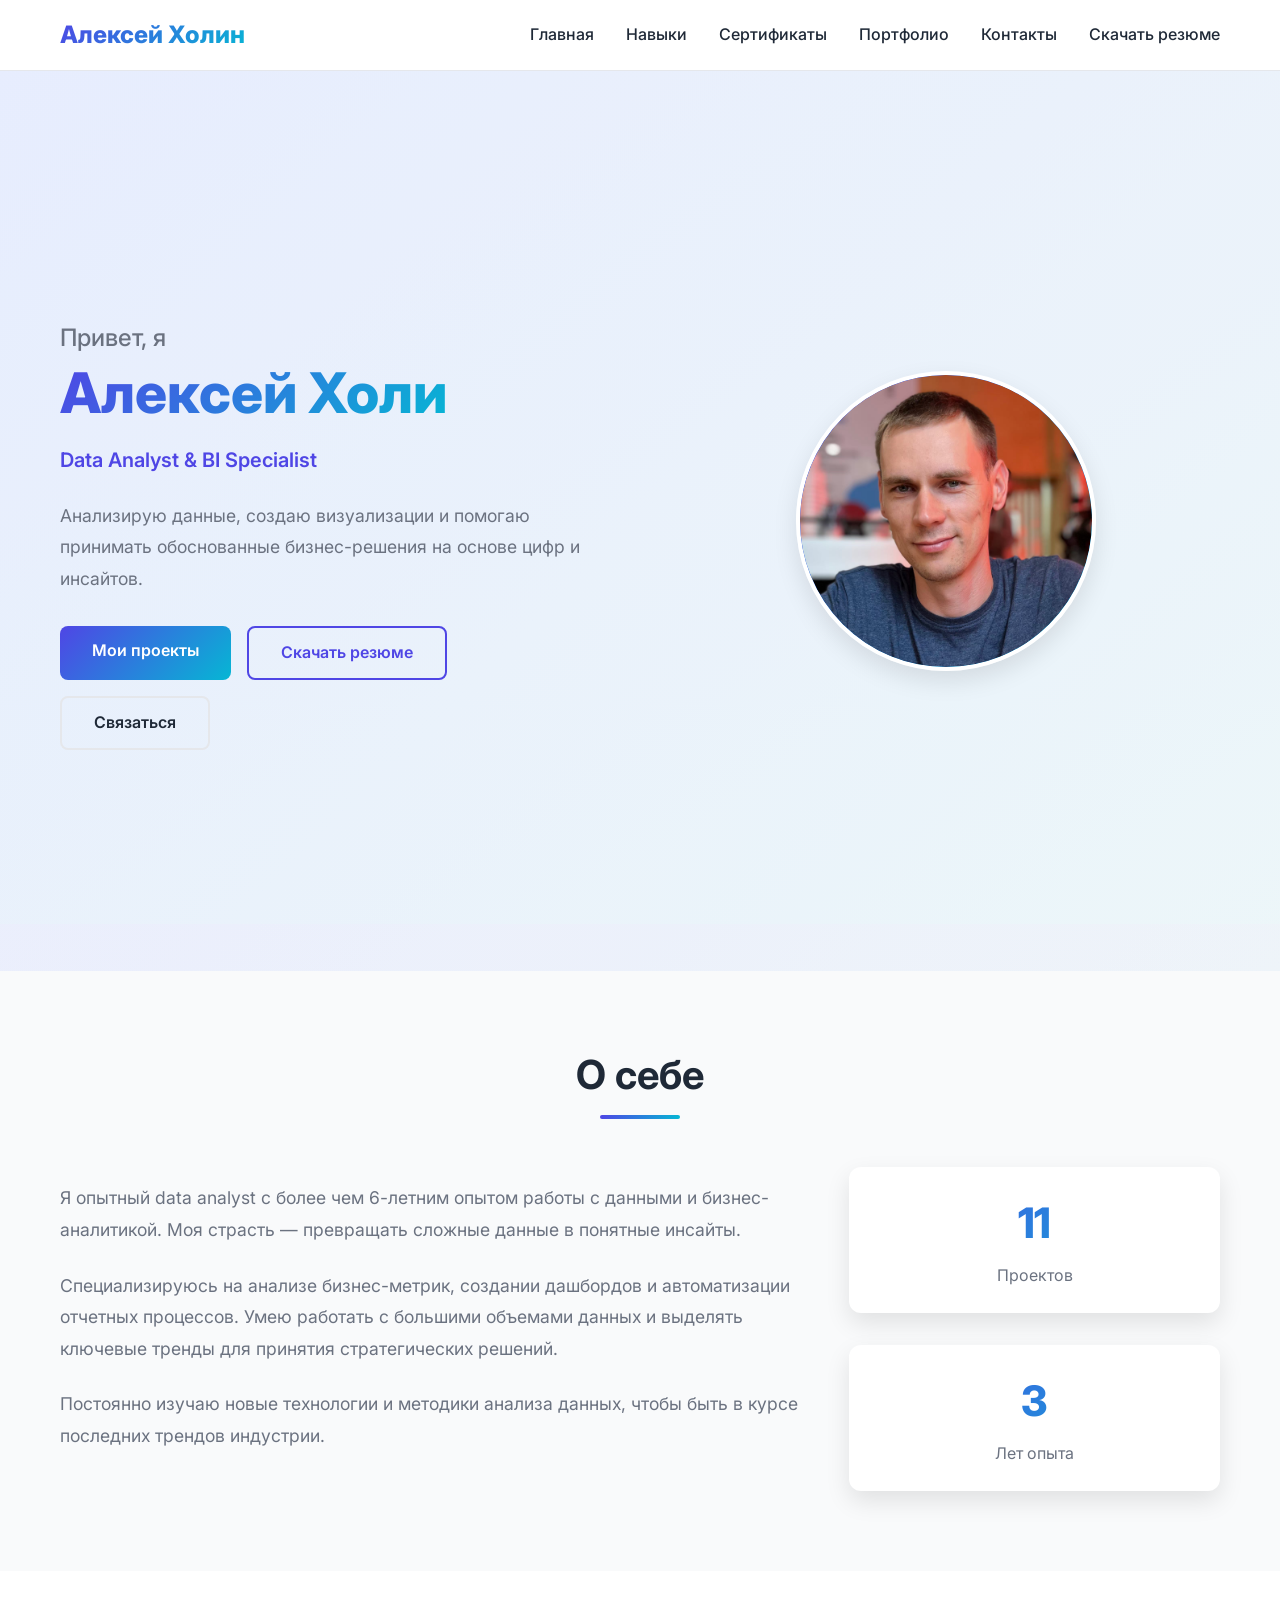
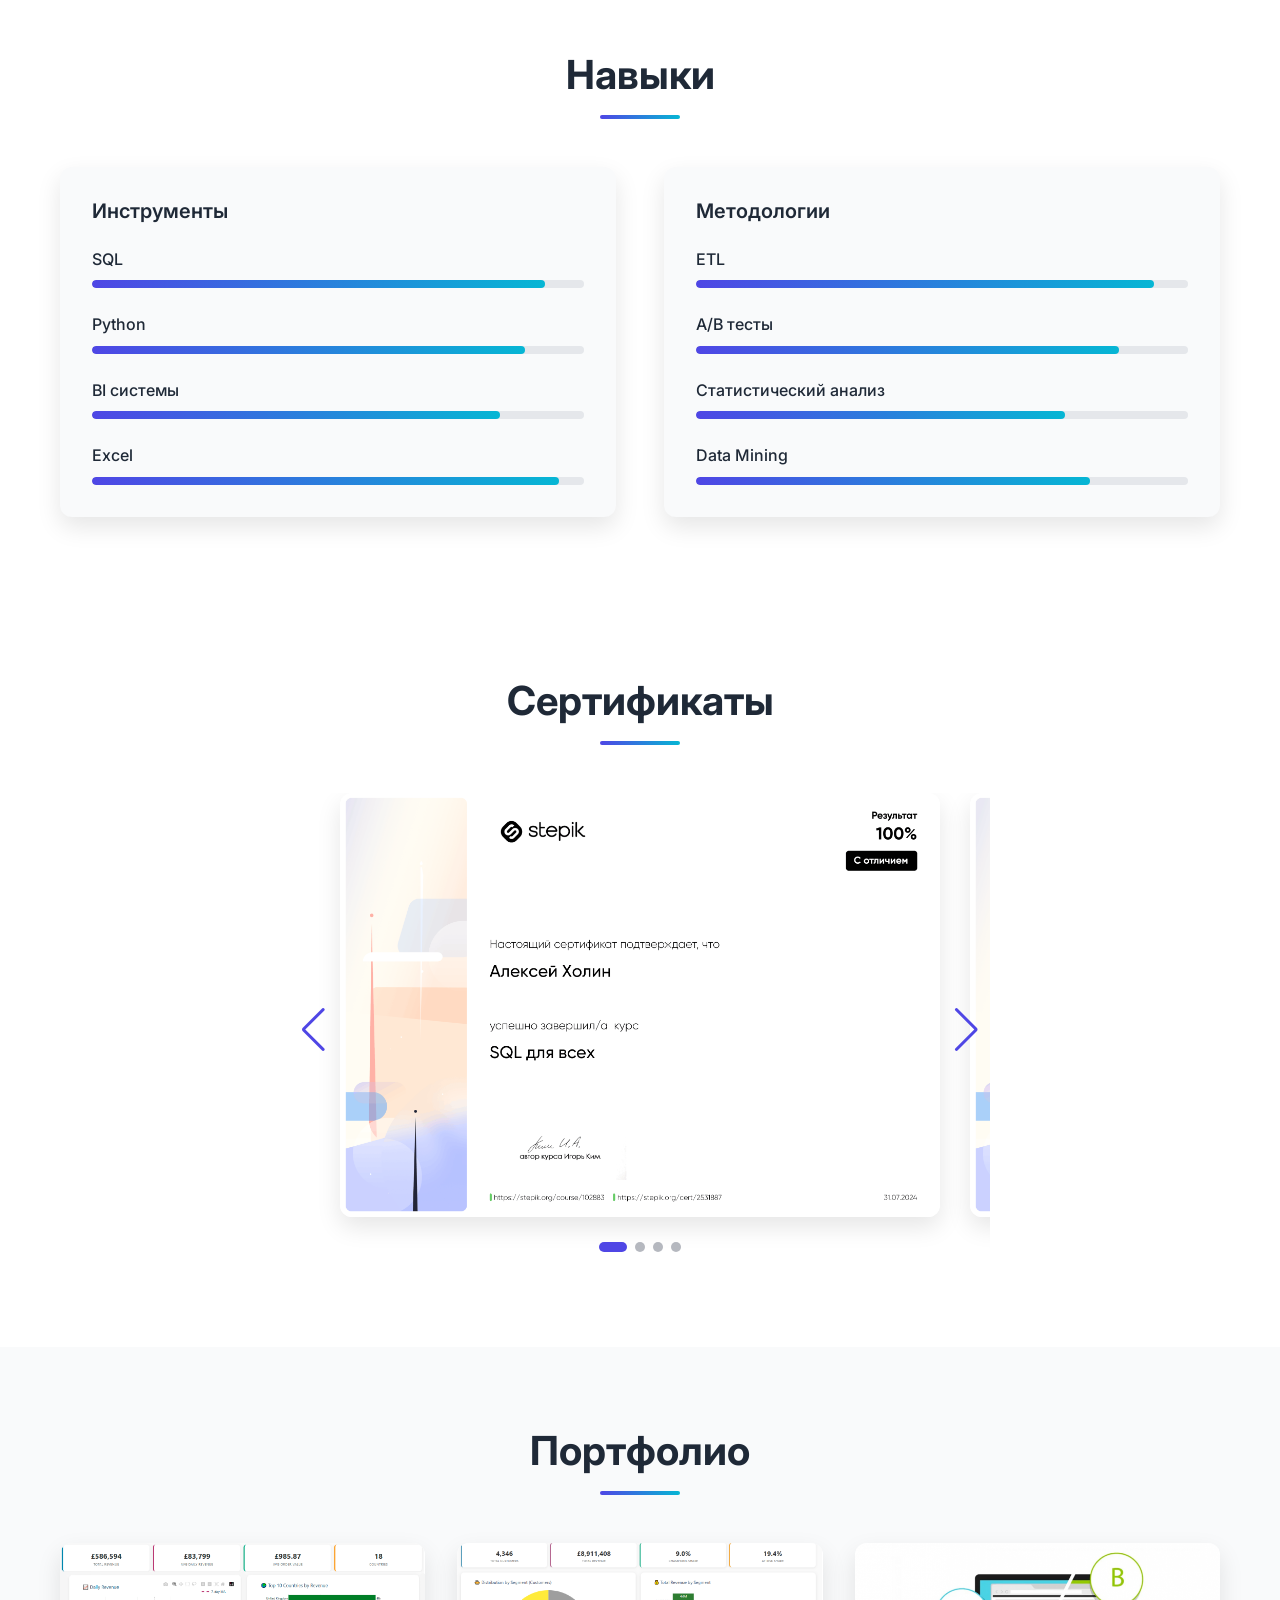
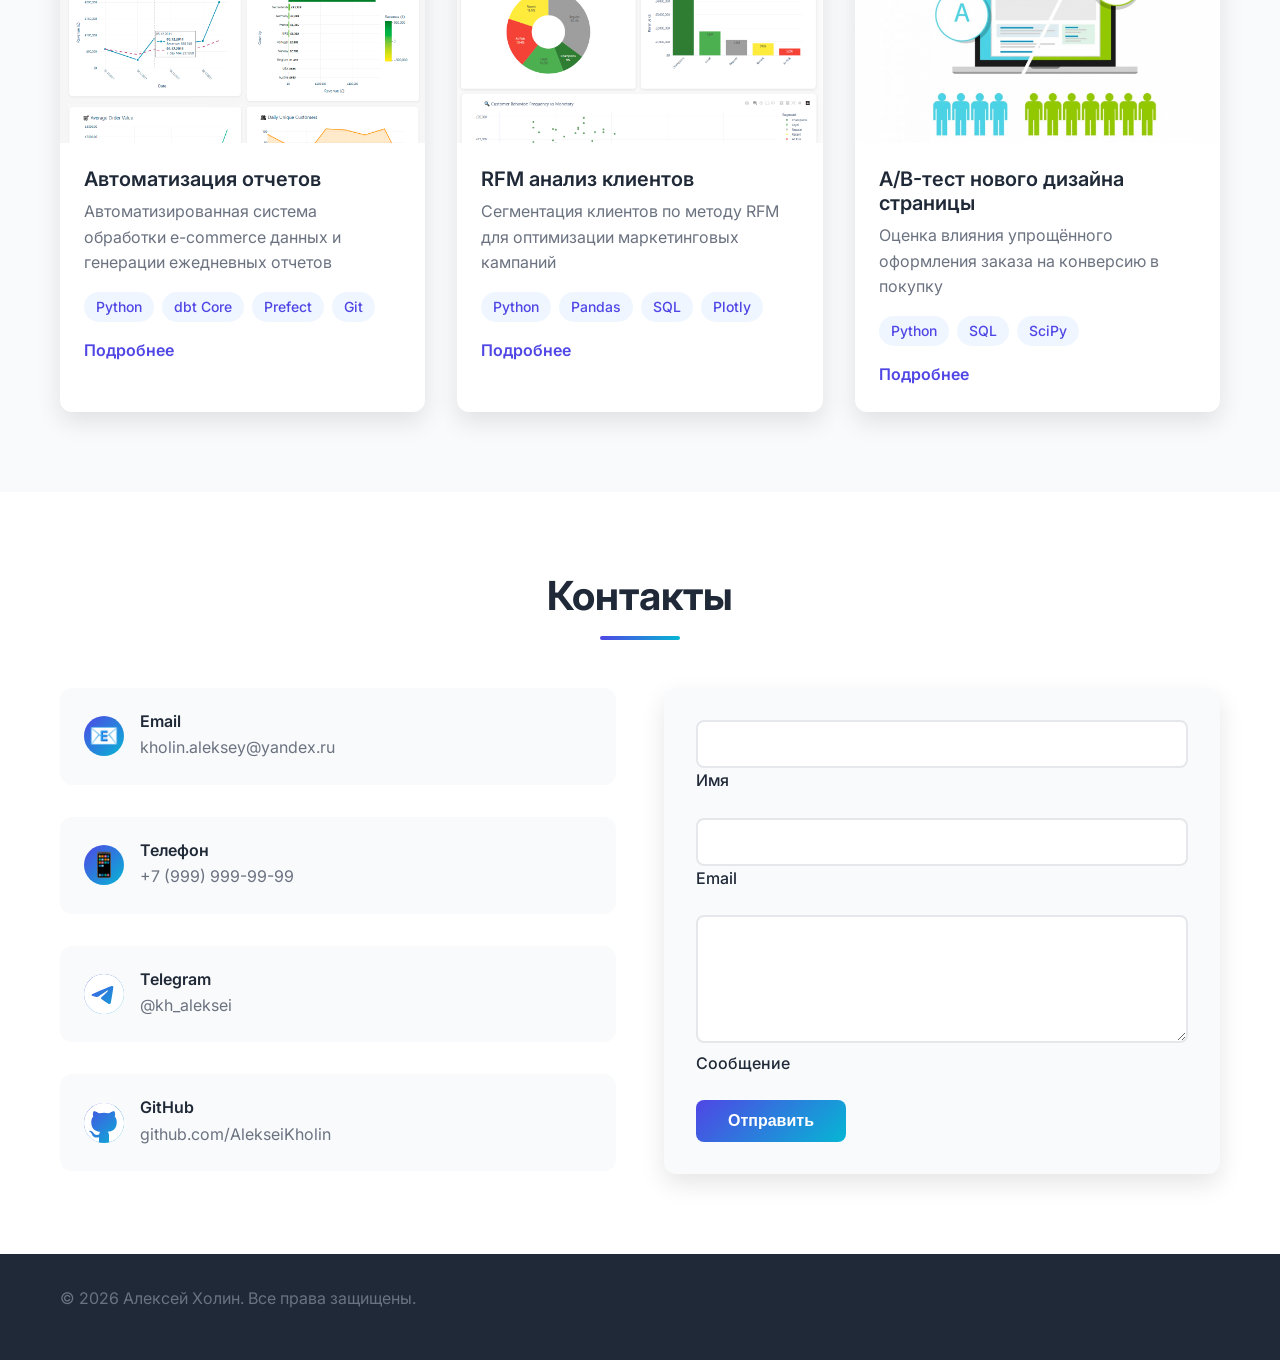
==== commit 1e202755: "edit css" ====
--- a/index.html
+++ b/index.html
@@ -141,13 +141,13 @@
                         <div class="skill-item">
                             <span class="skill-name">ETL</span>
                             <div class="skill-bar">
-                                <div class="skill-progress" data-skill="85"></div>
+                                <div class="skill-progress" data-skill="93"></div>
                             </div>
                         </div>
                         <div class="skill-item">
                             <span class="skill-name">A/B тесты</span>
                             <div class="skill-bar">
-                                <div class="skill-progress" data-skill="90"></div>
+                                <div class="skill-progress" data-skill="86"></div>
                             </div>
                         </div>
                         <div class="skill-item">
--- a/css/style.css
+++ b/css/style.css
@@ -15,7 +15,6 @@
     --transition: all 0.3s cubic-bezier(0.4, 0, 0.2, 1);
 }
 
-
 /* Base Styles */
 * {
     margin: 0;
@@ -65,7 +64,7 @@
 
 /* Navigation */
 .navbar {
-    position: fixed;
+    position: sticky;
     top: 0;
     width: 100%;
     background: rgba(255, 255, 255, 0.95);
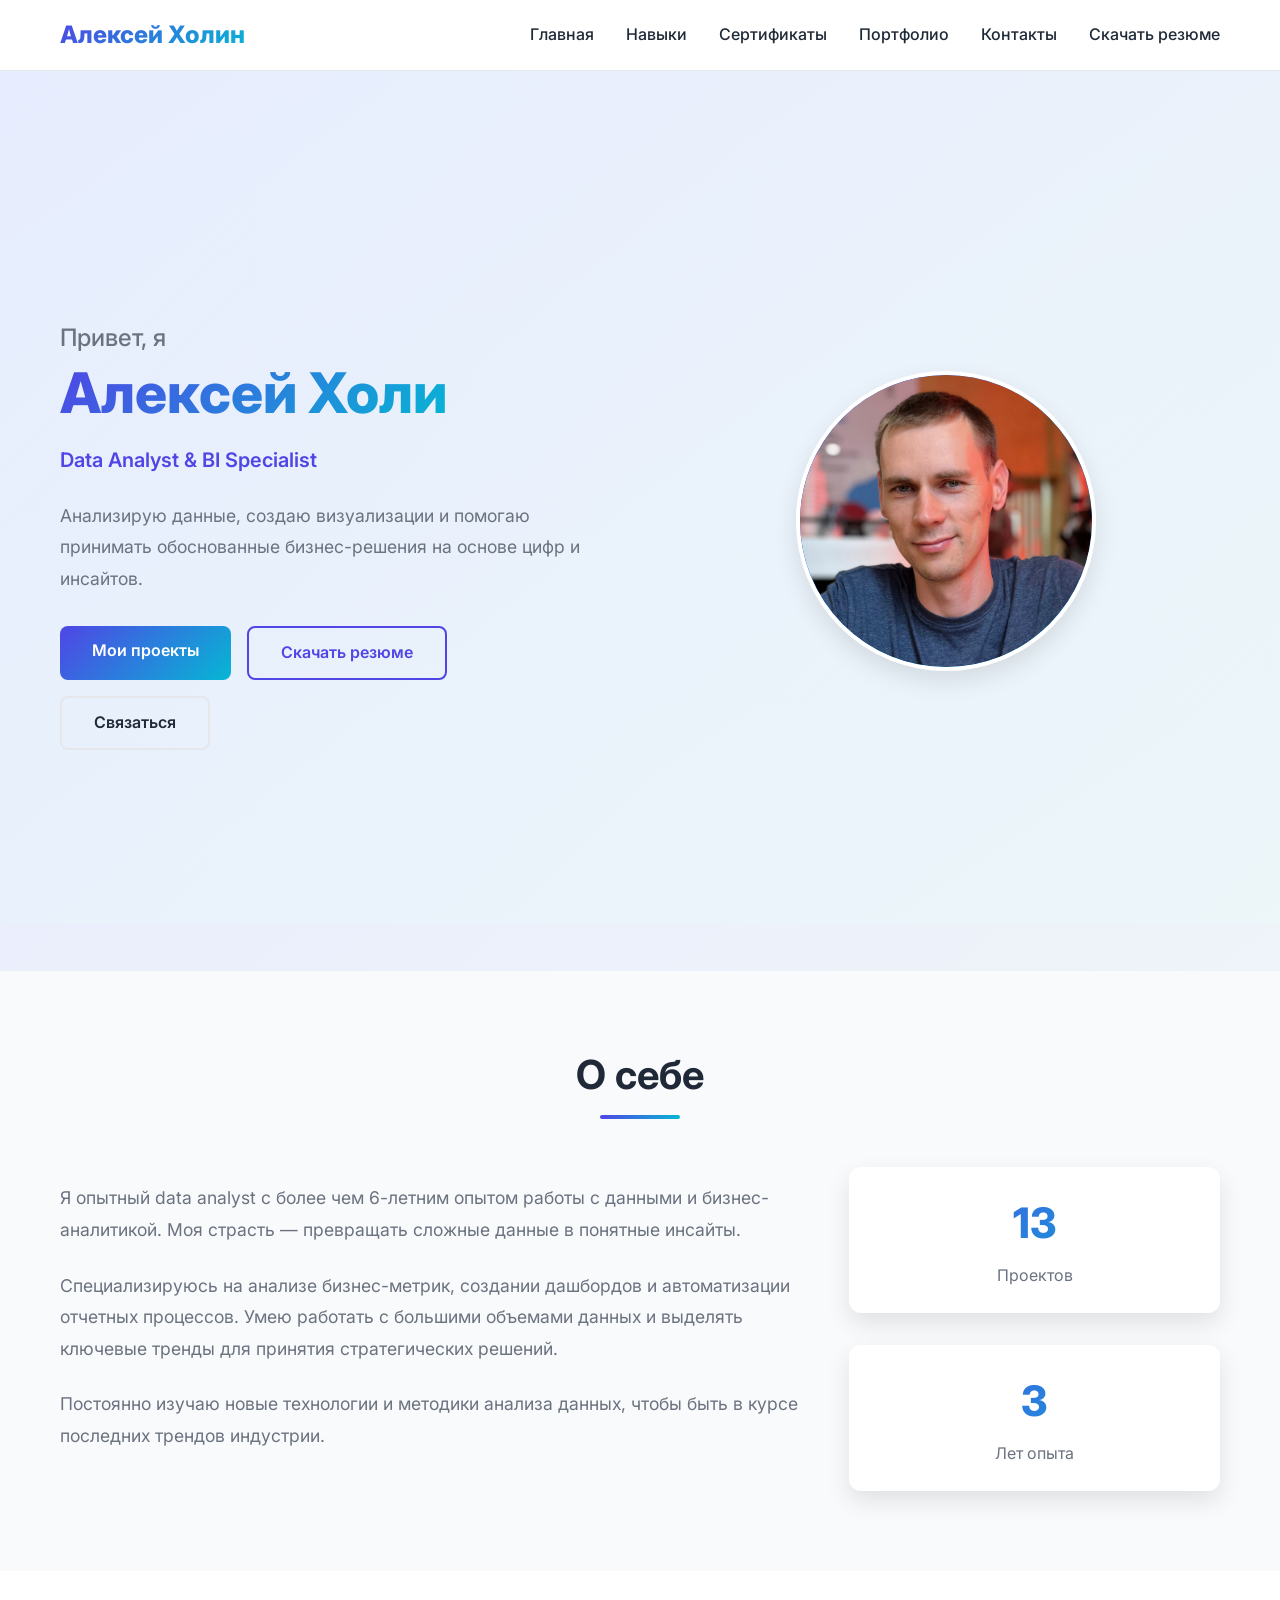
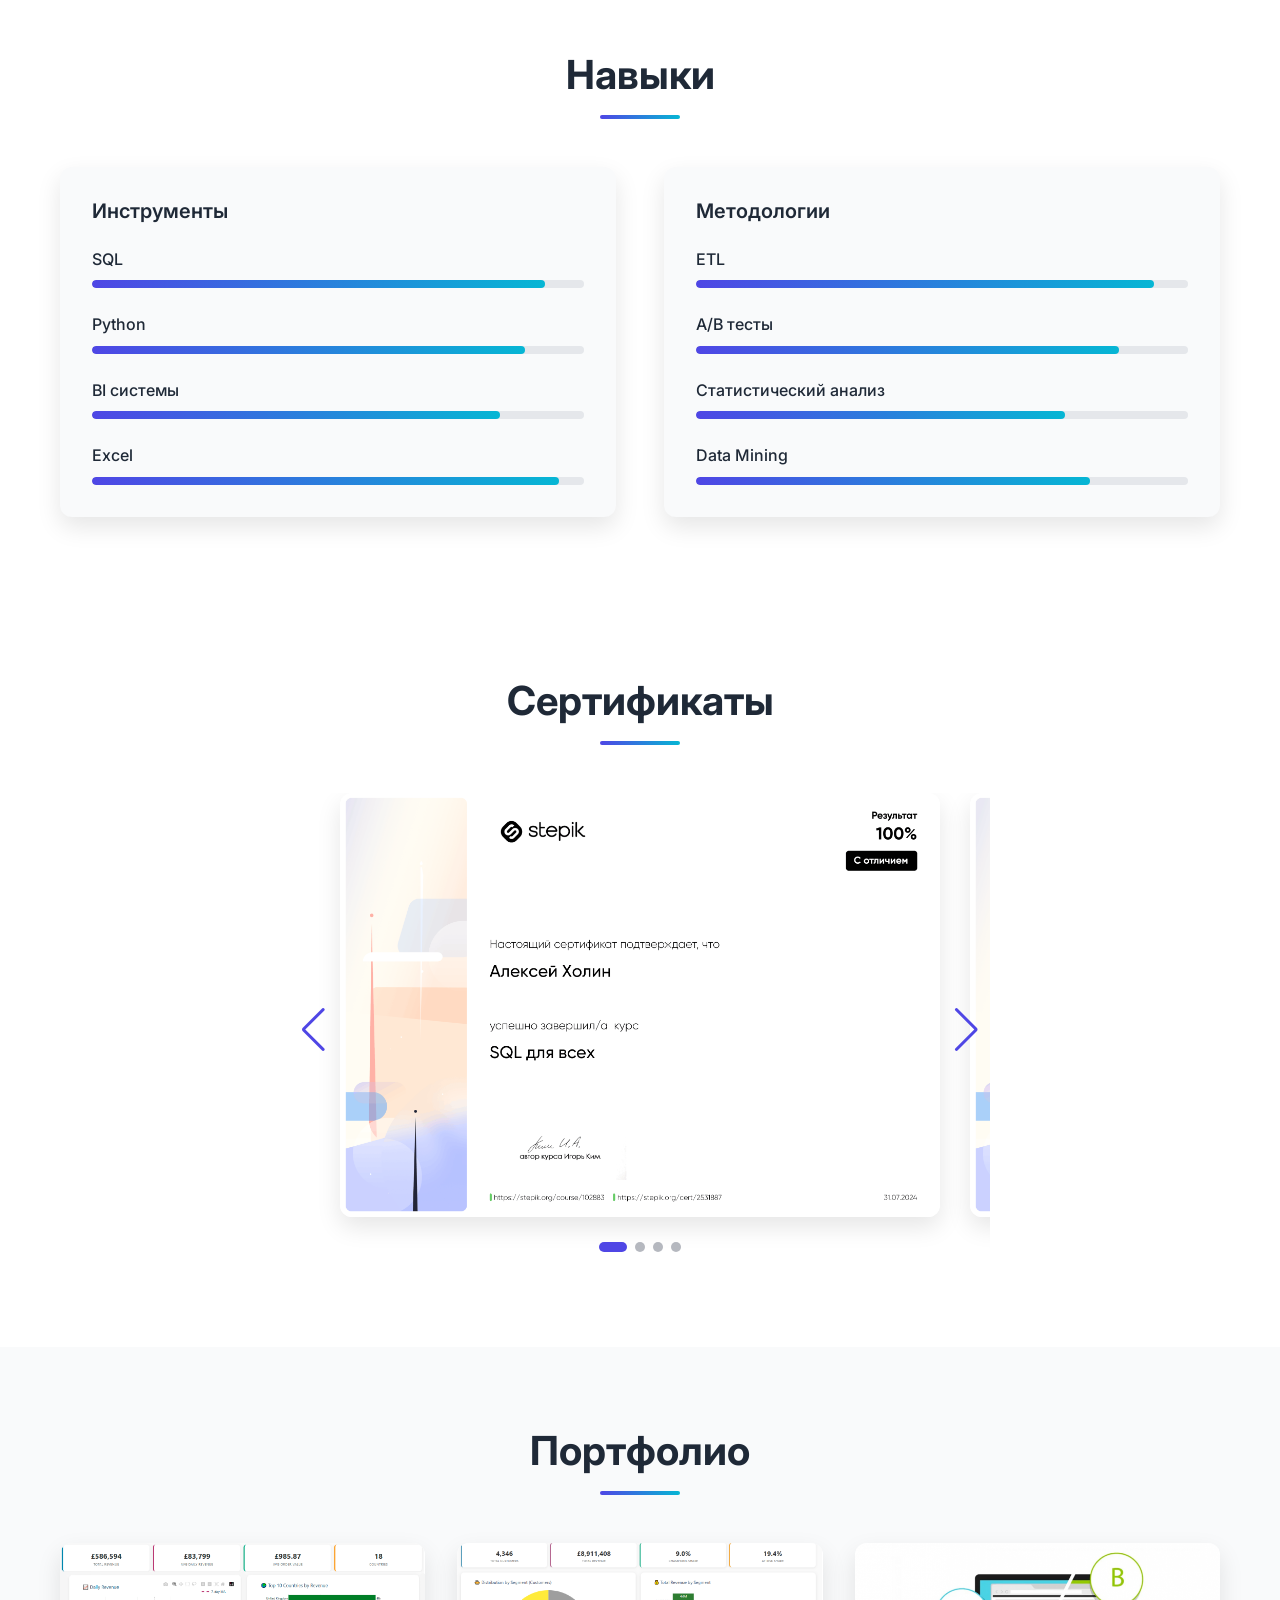
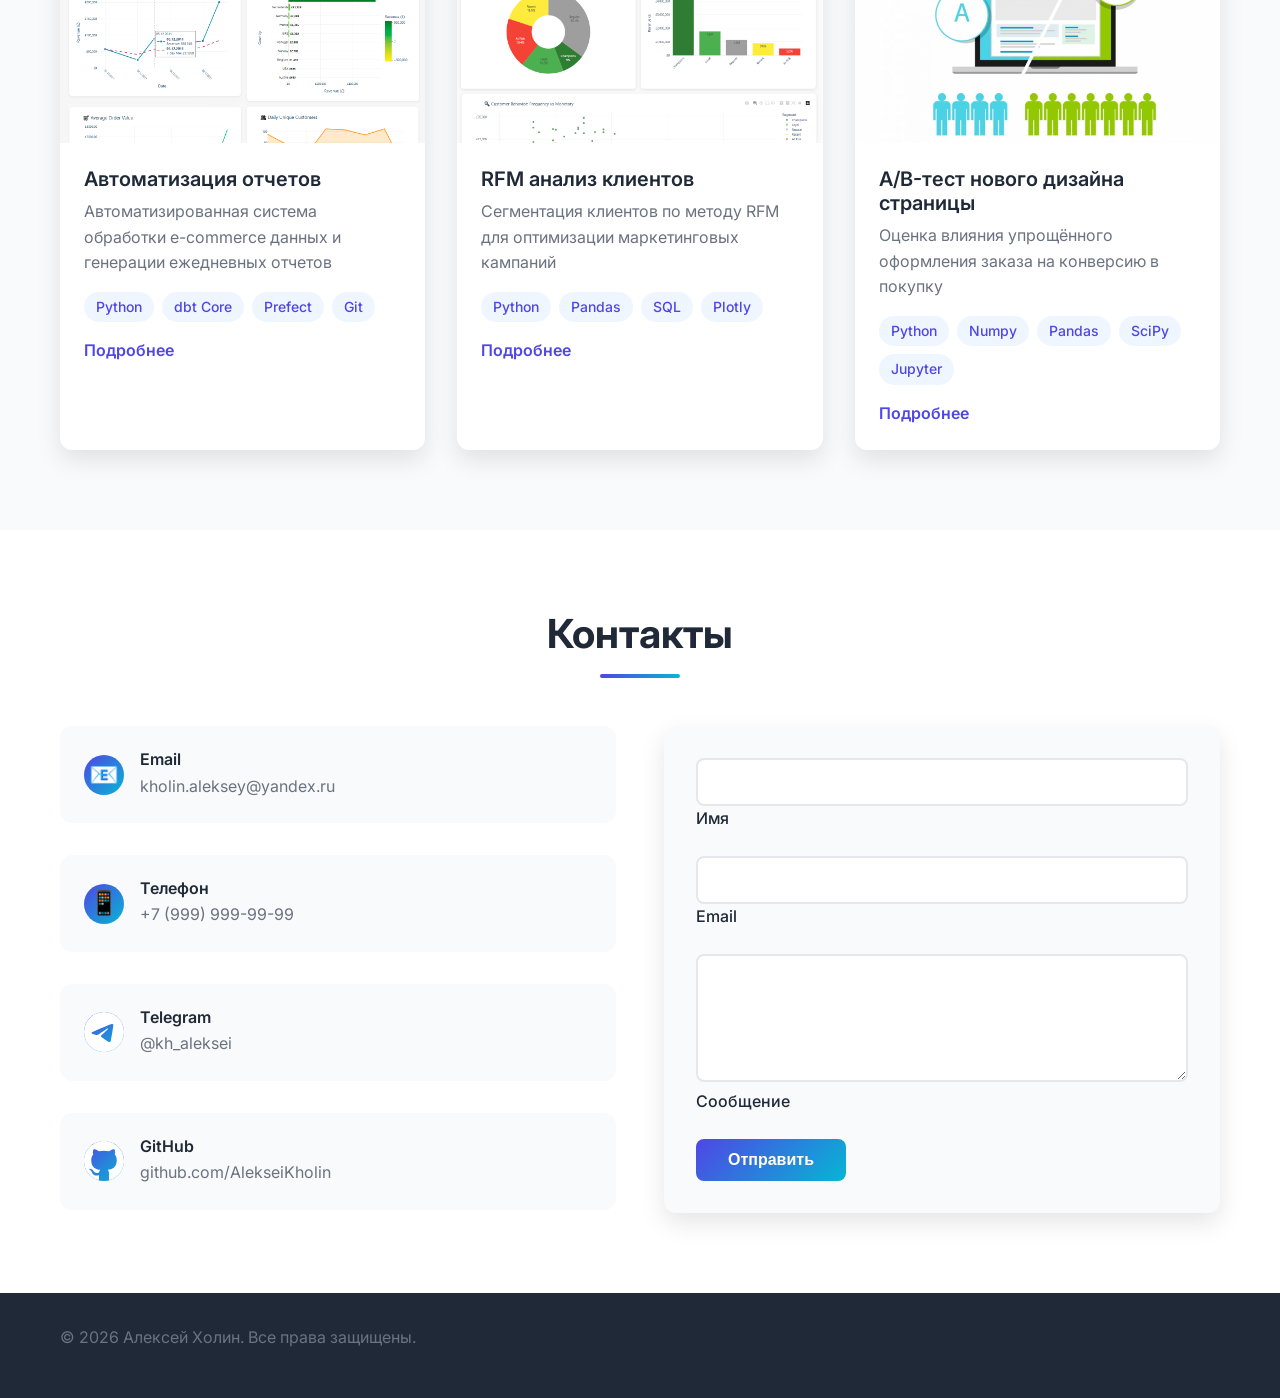
==== commit b12b4b65: "edit tags" ====
--- a/index.html
+++ b/index.html
@@ -263,8 +263,10 @@
                         </p>
                         <div class="portfolio-tags">
                             <span class="tag">Python</span>
-                            <span class="tag">SQL</span>
+                            <span class="tag">Numpy</span>
+                            <span class="tag">Pandas</span>
                             <span class="tag">SciPy</span>
+                            <span class="tag">Jupyter</span>
                         </div>
                         <a href="" class="portfolio-link">Подробнее</a>
                     </div>
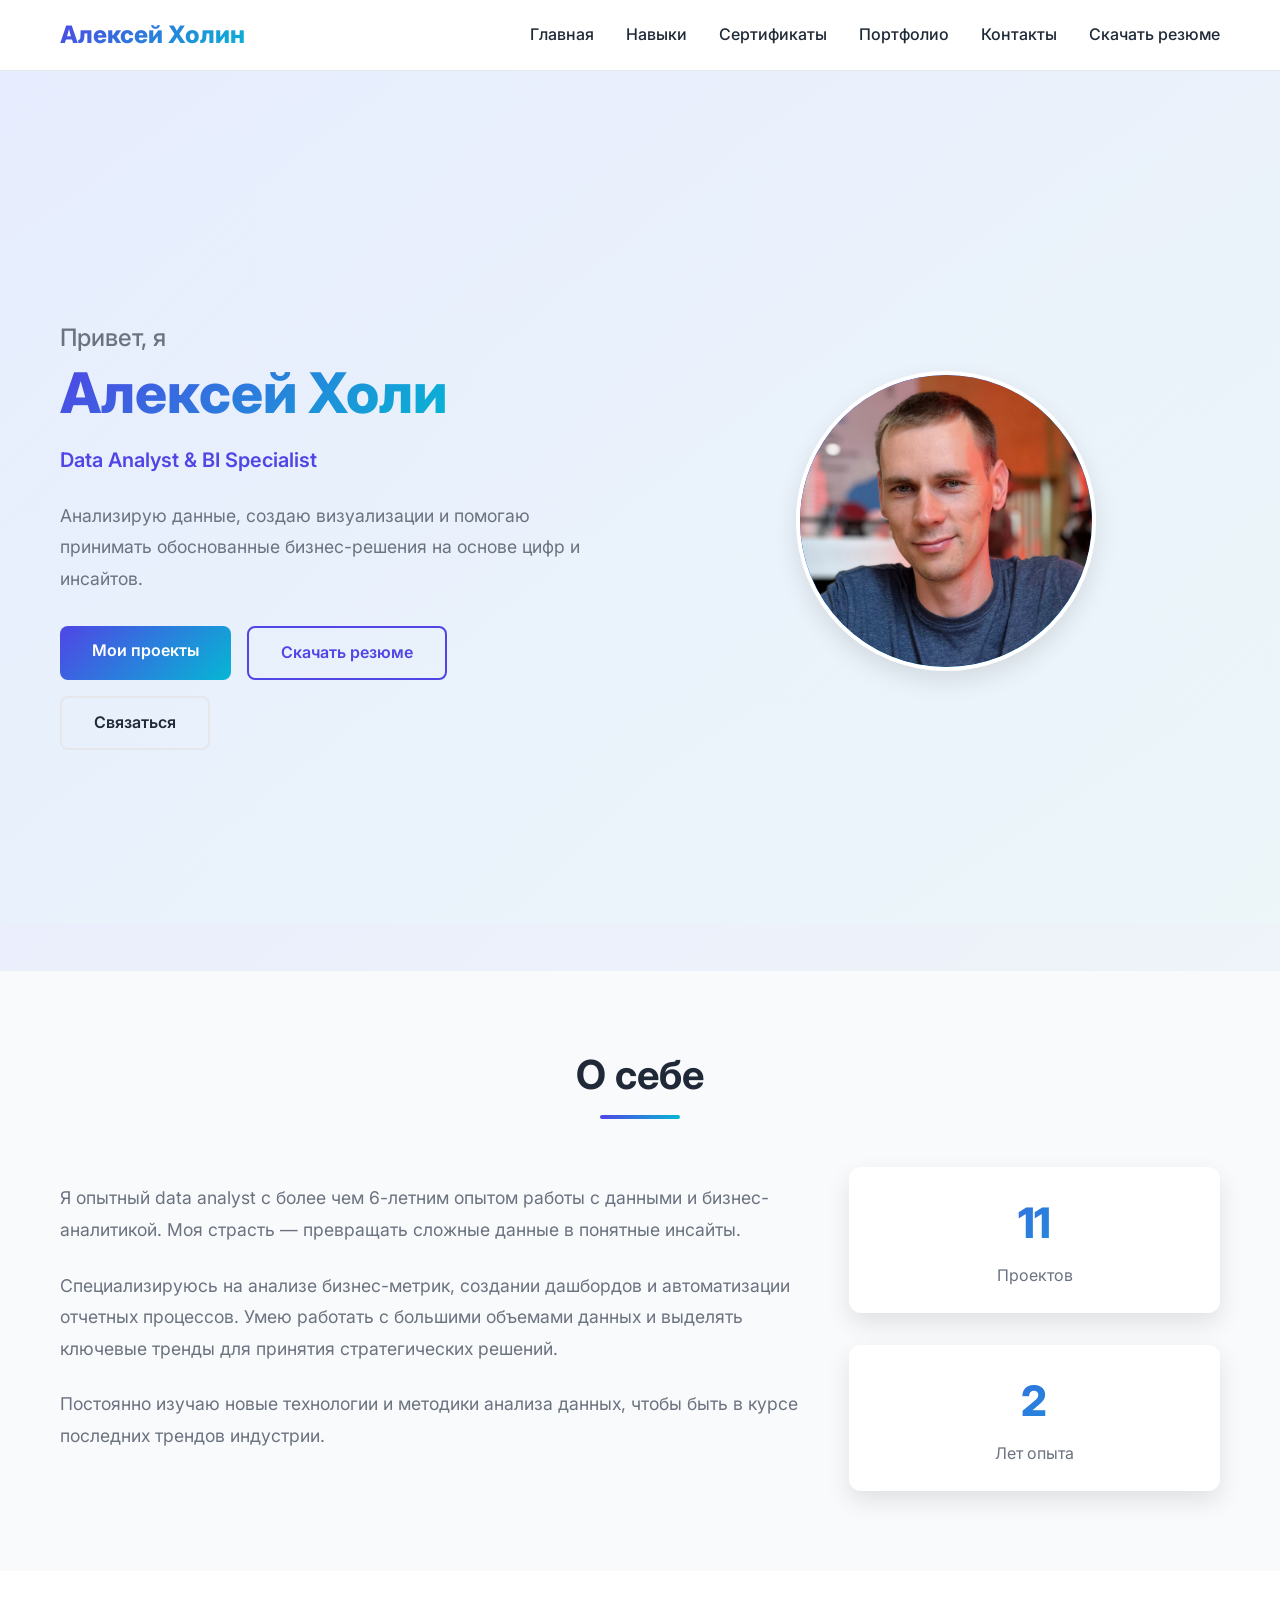
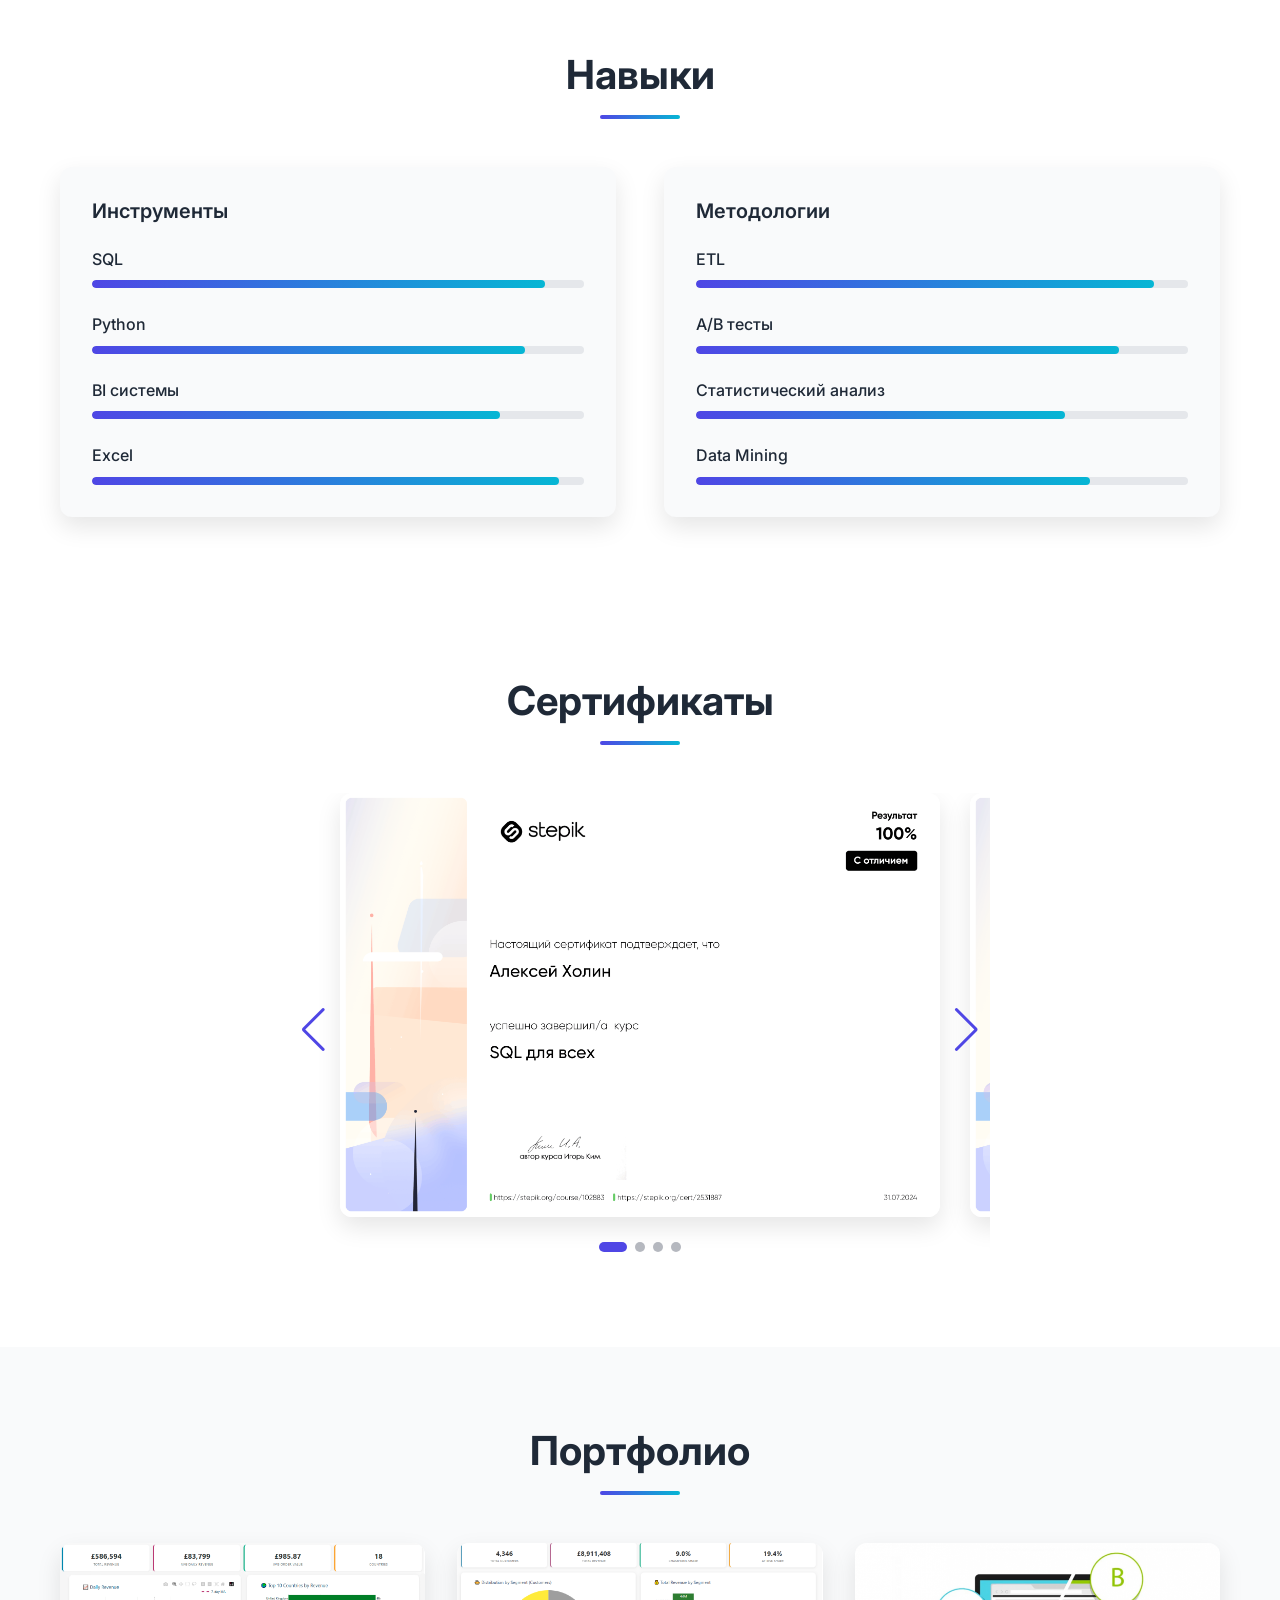
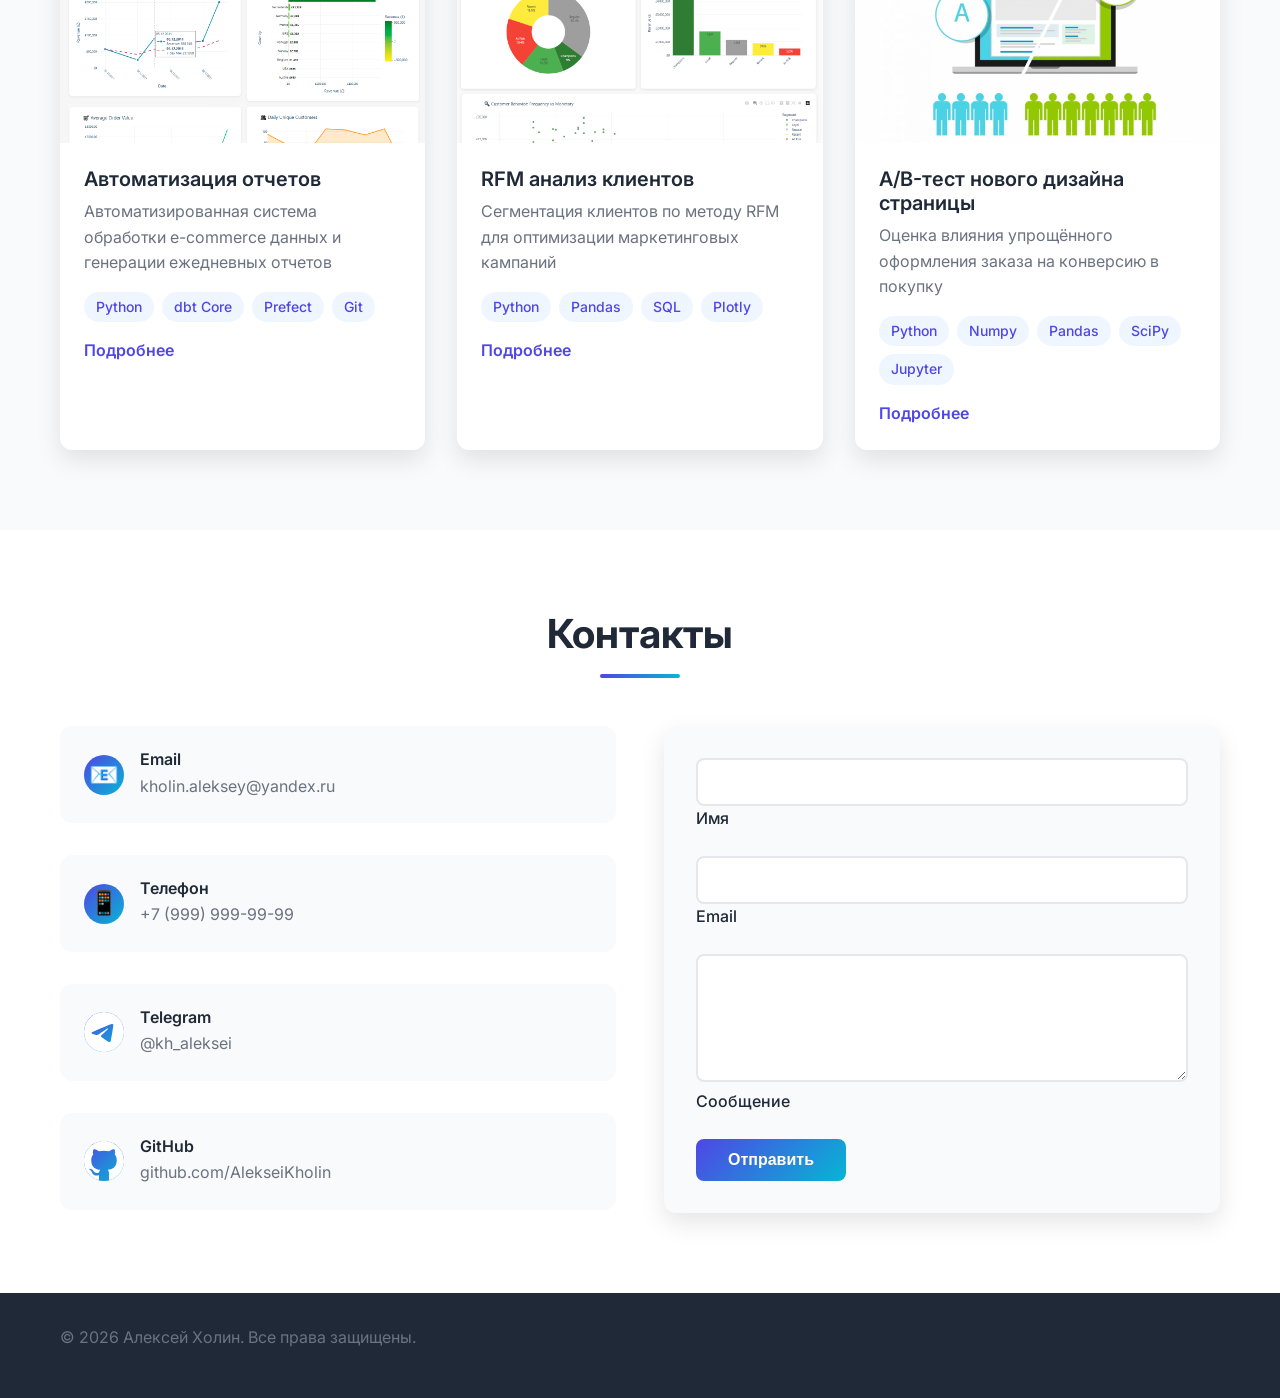
==== commit 15dfa93b: "обновлены ссылки" ====
--- a/index.html
+++ b/index.html
@@ -268,7 +268,7 @@
                             <span class="tag">SciPy</span>
                             <span class="tag">Jupyter</span>
                         </div>
-                        <a href="" class="portfolio-link">Подробнее</a>
+                        <a href="https://github.com/AlekseiKholin/ab_test" class="portfolio-link">Подробнее</a>
                     </div>
                 </div>
             </div>
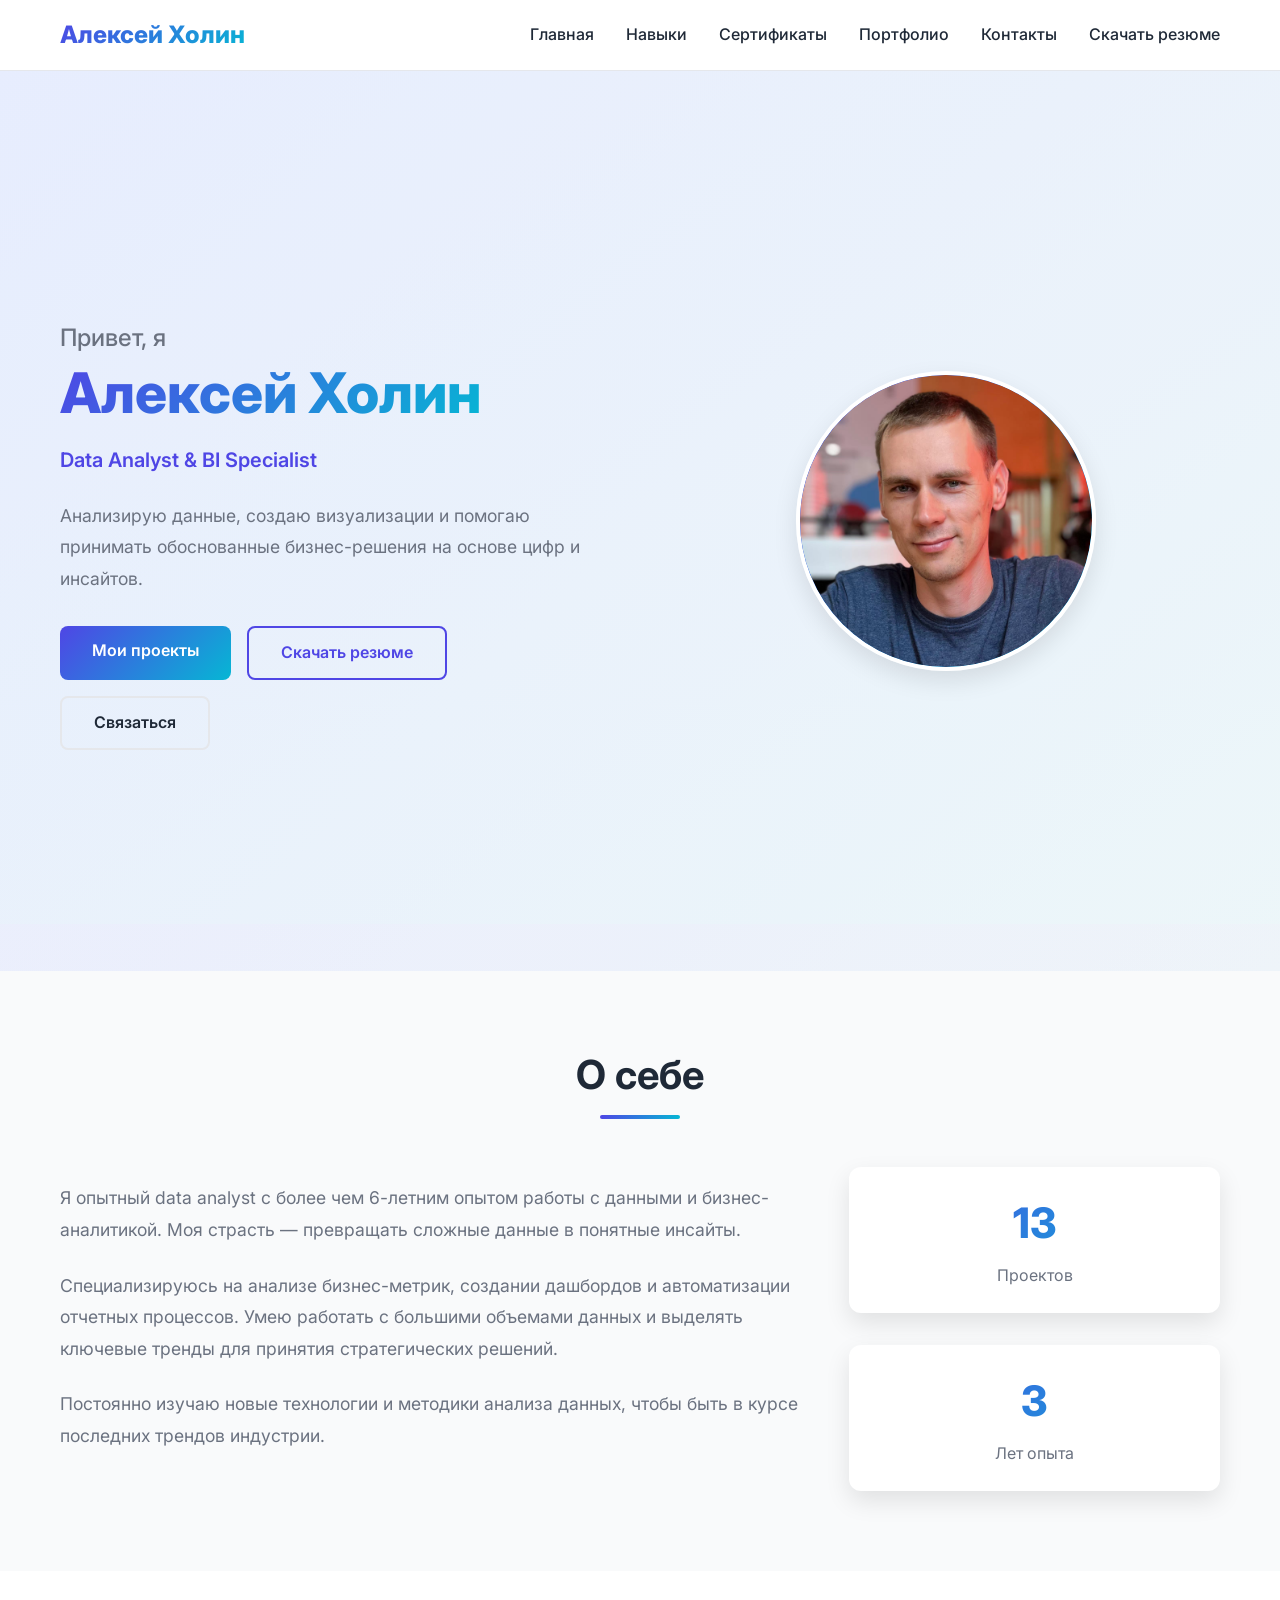
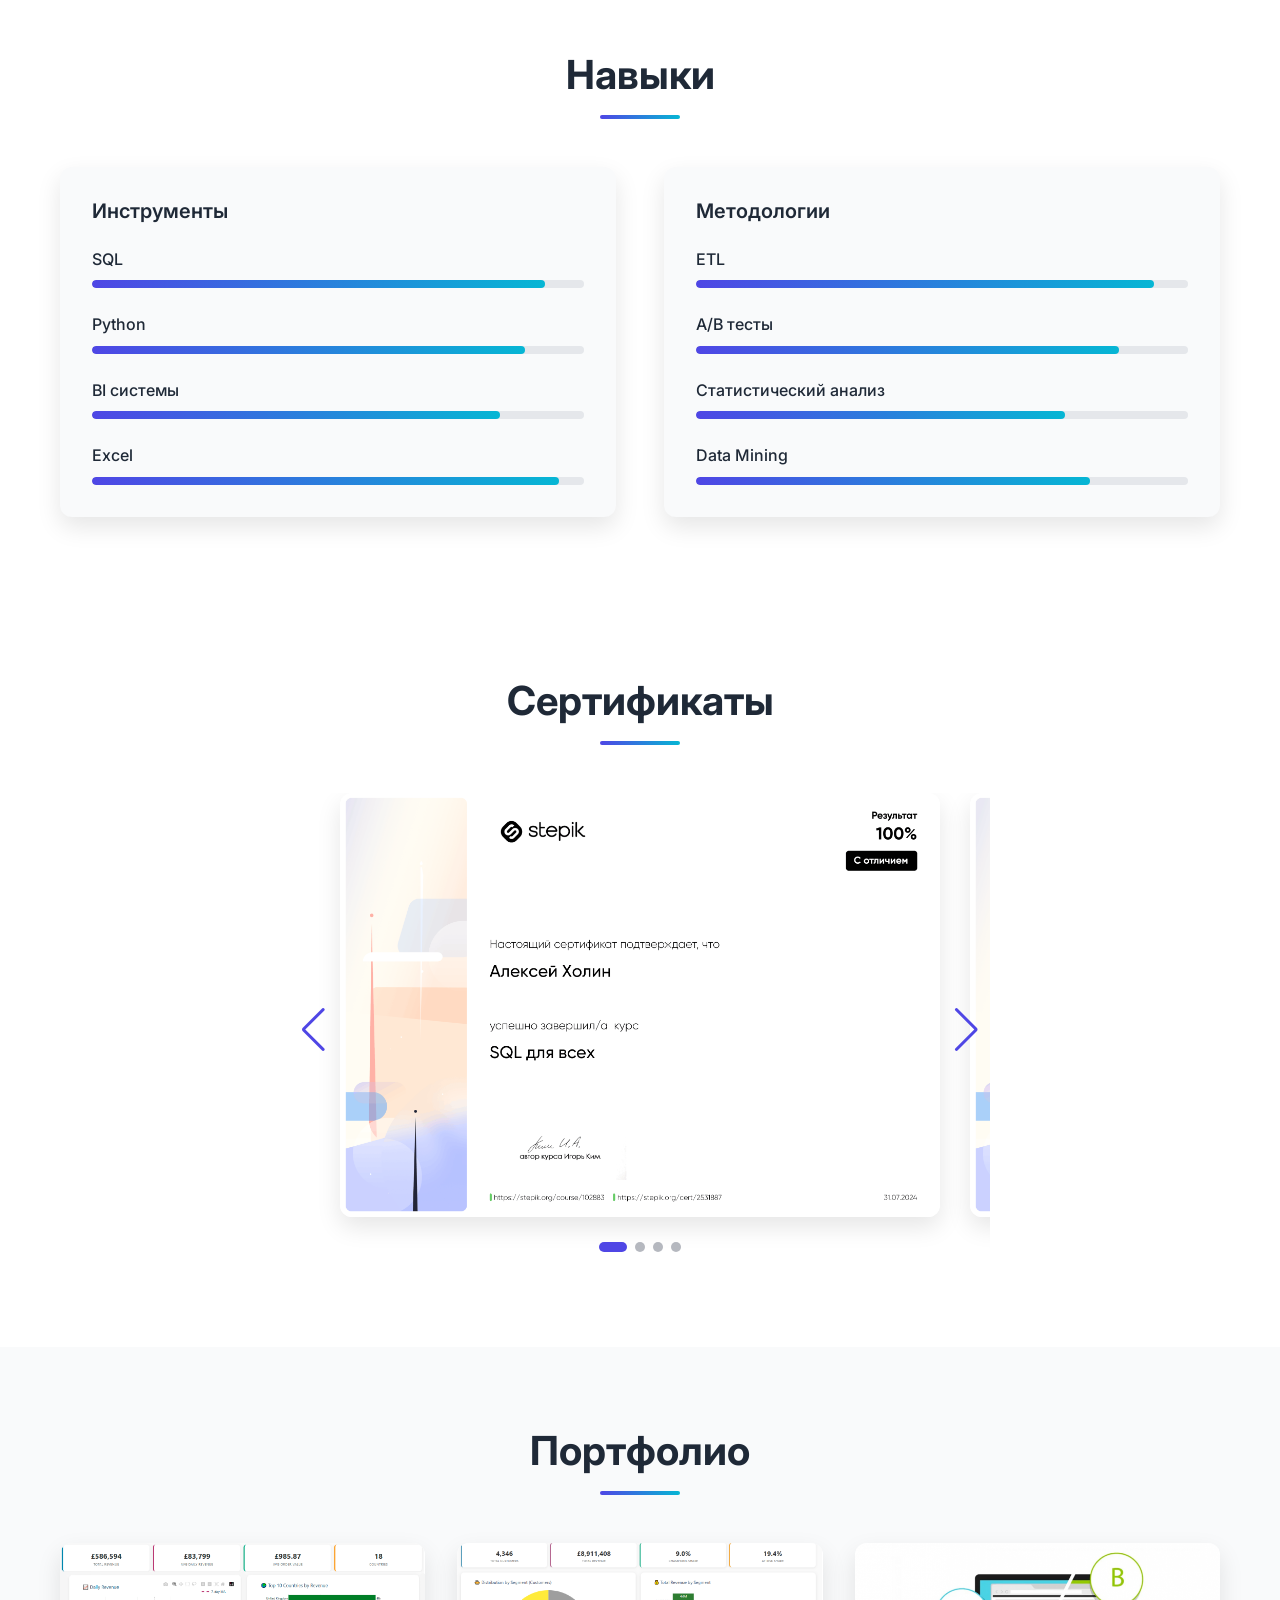
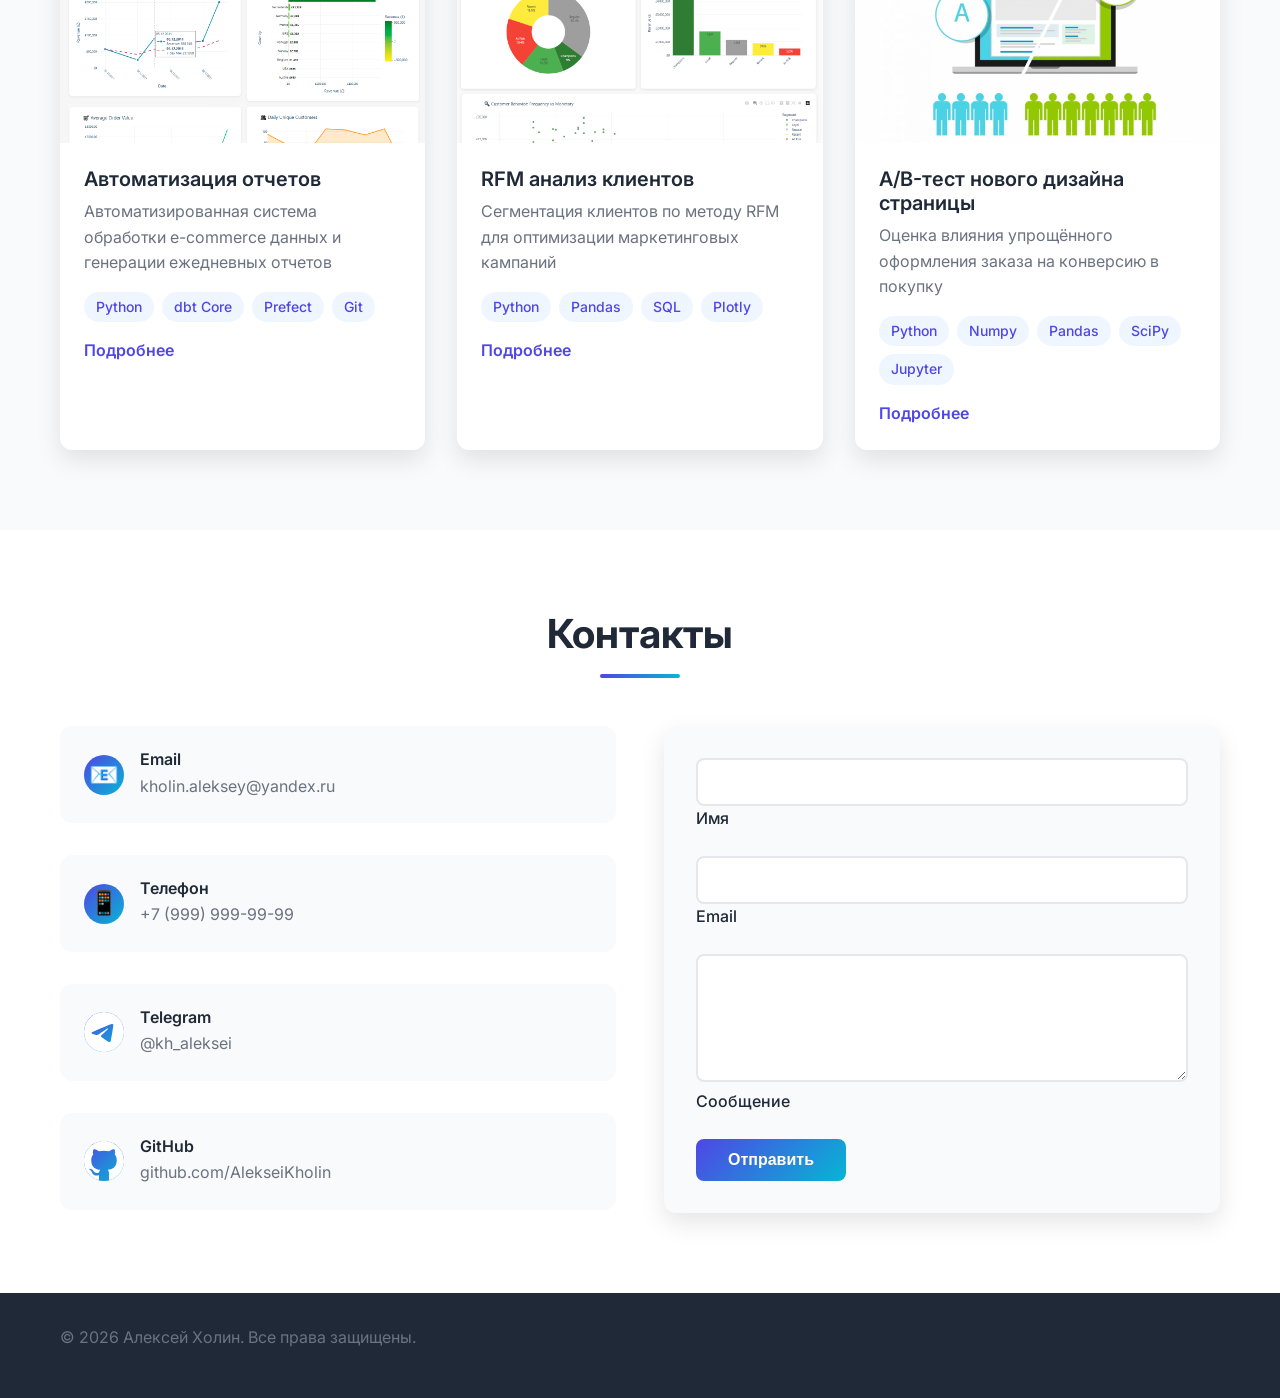
==== commit 5aa55247: "обновить ссылку" ====
--- a/index.html
+++ b/index.html
@@ -268,7 +268,7 @@
                             <span class="tag">SciPy</span>
                             <span class="tag">Jupyter</span>
                         </div>
-                        <a href="https://github.com/AlekseiKholin/ab_test" class="portfolio-link">Подробнее</a>
+                        <a href="./ab_test/index.html" class="portfolio-link">Подробнее</a>
                     </div>
                 </div>
             </div>
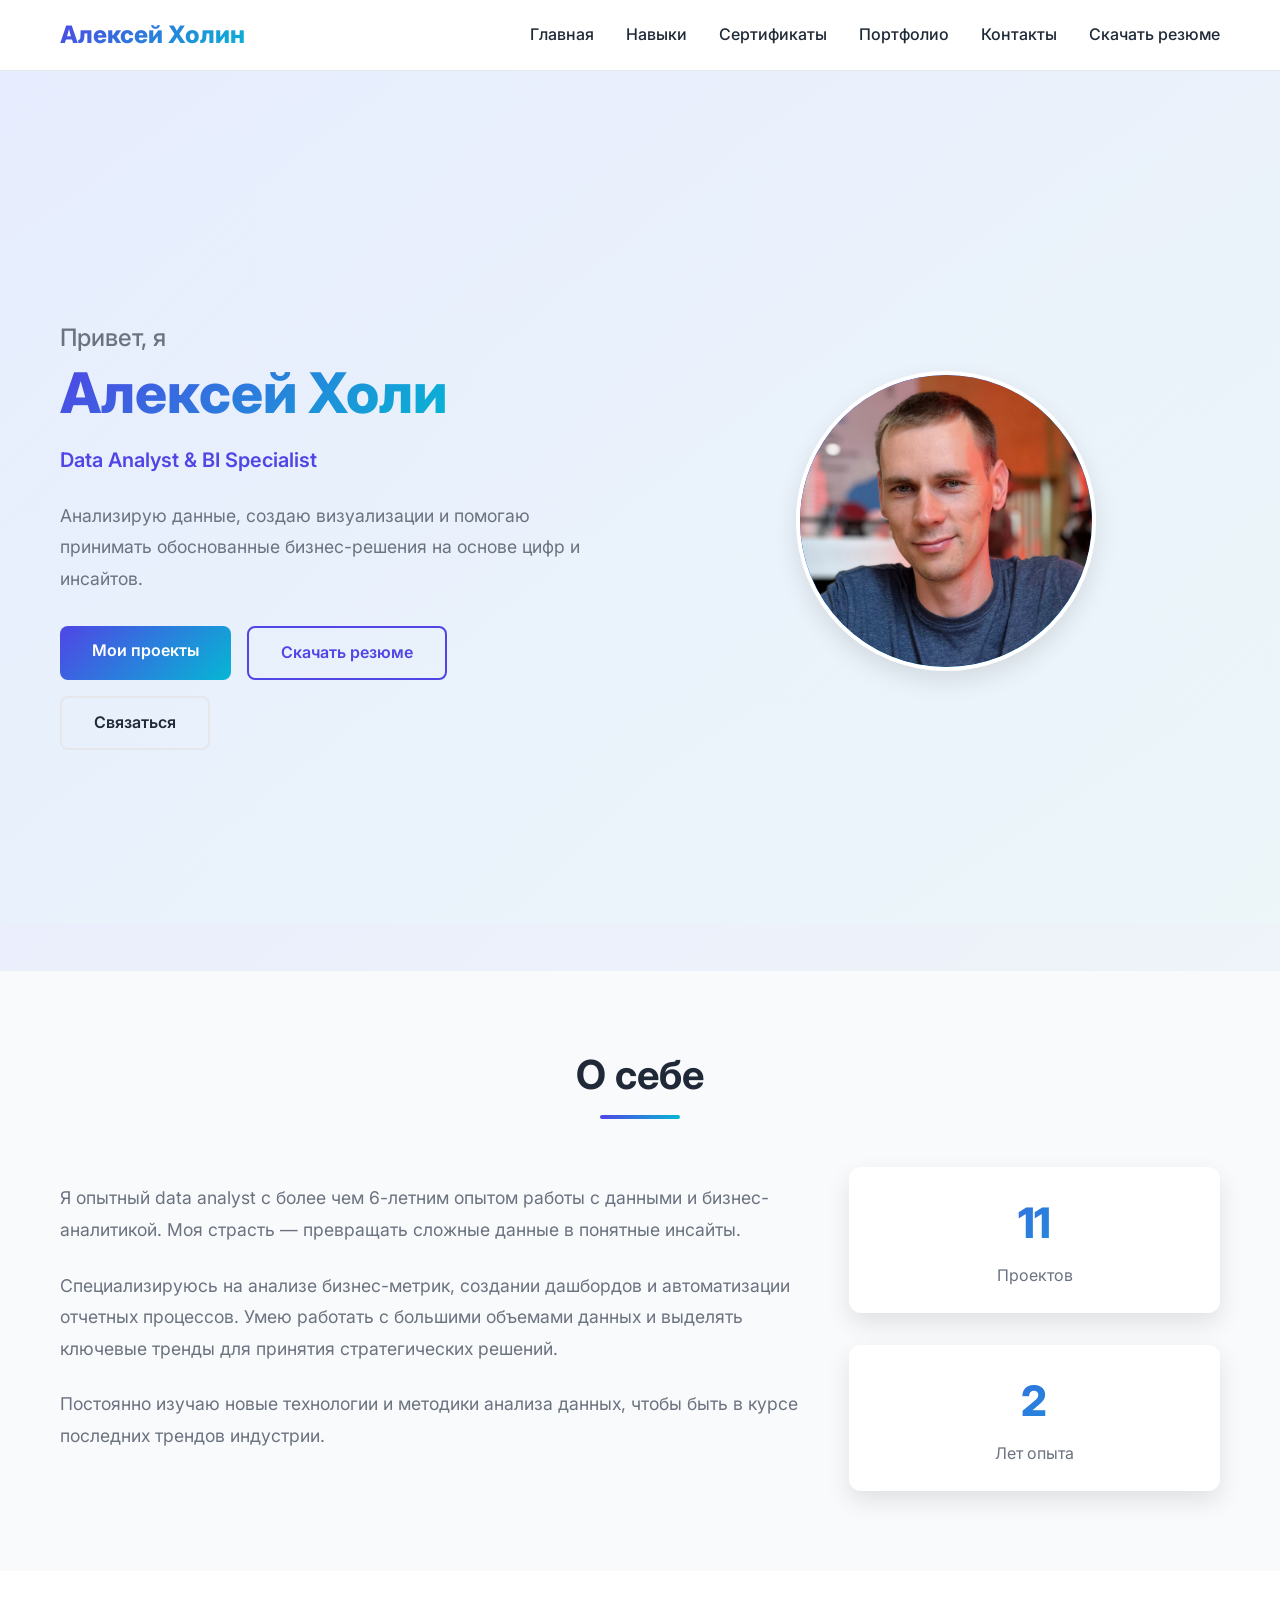
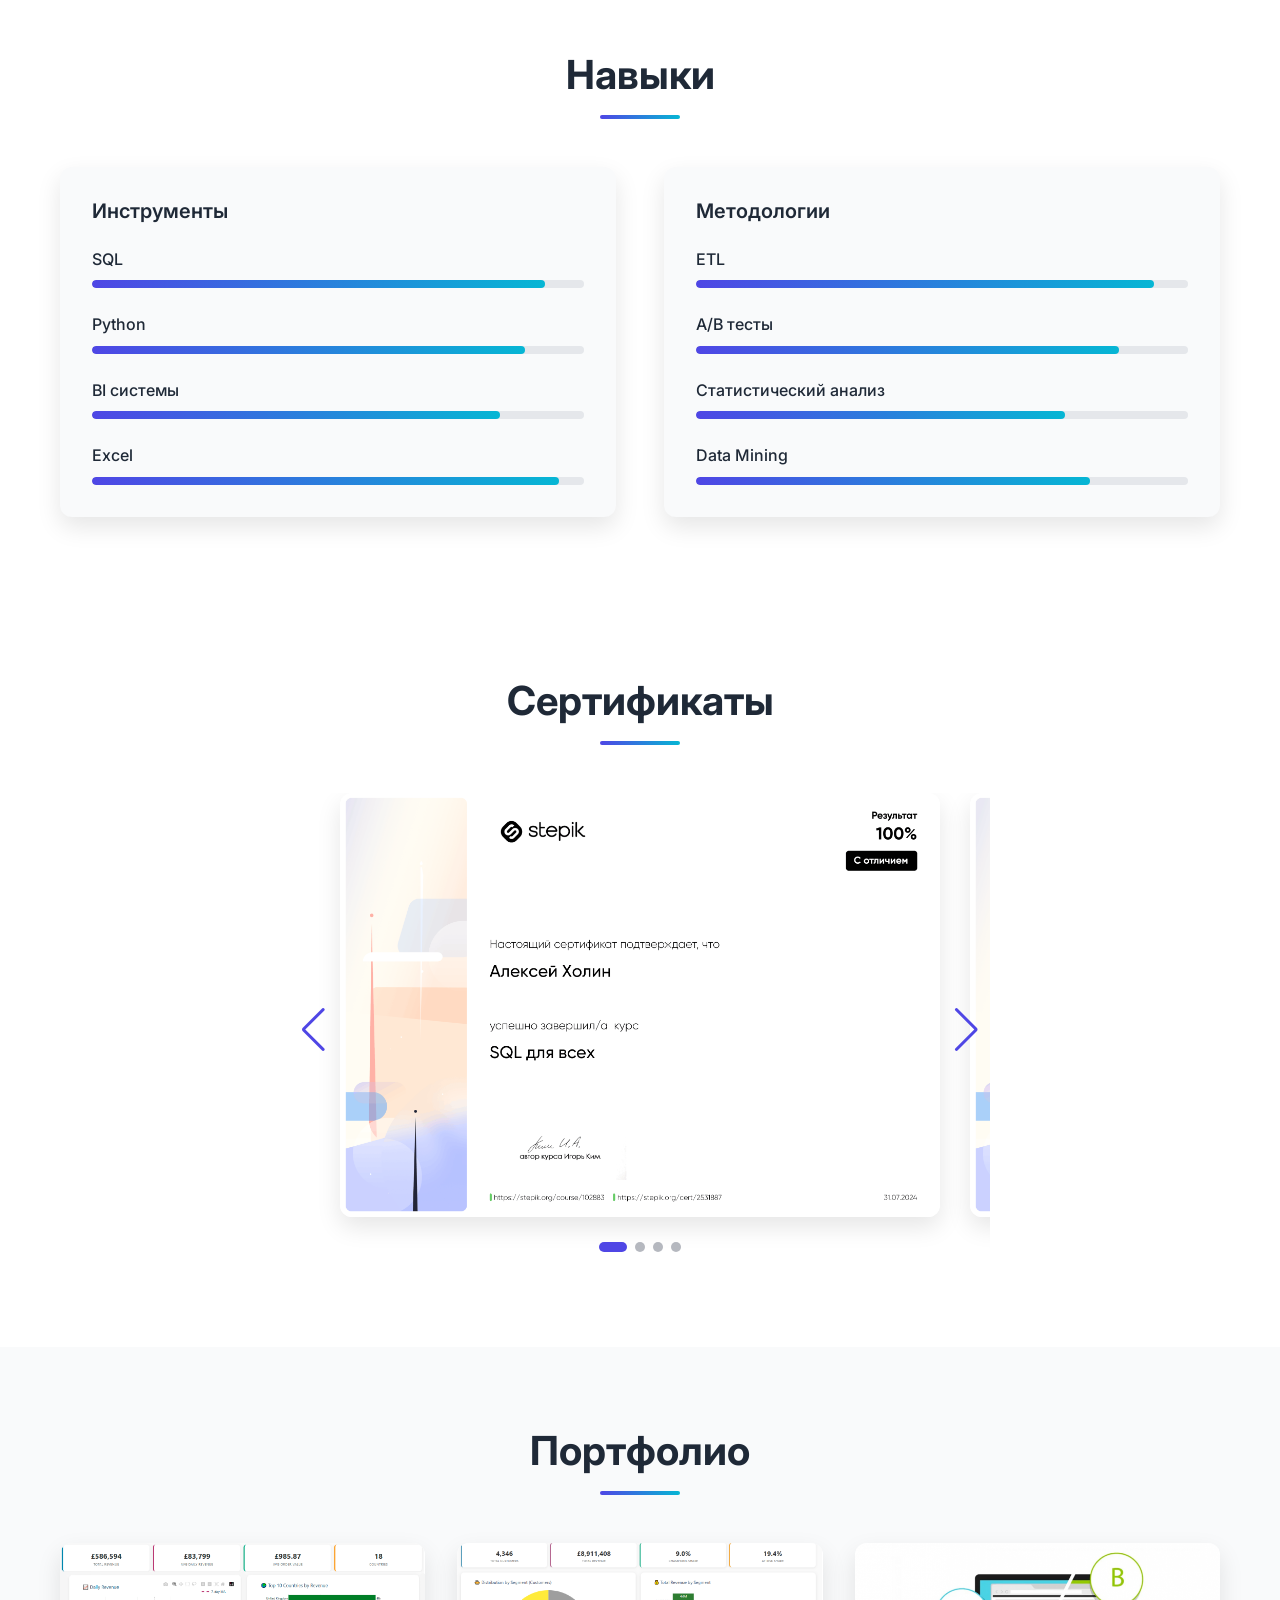
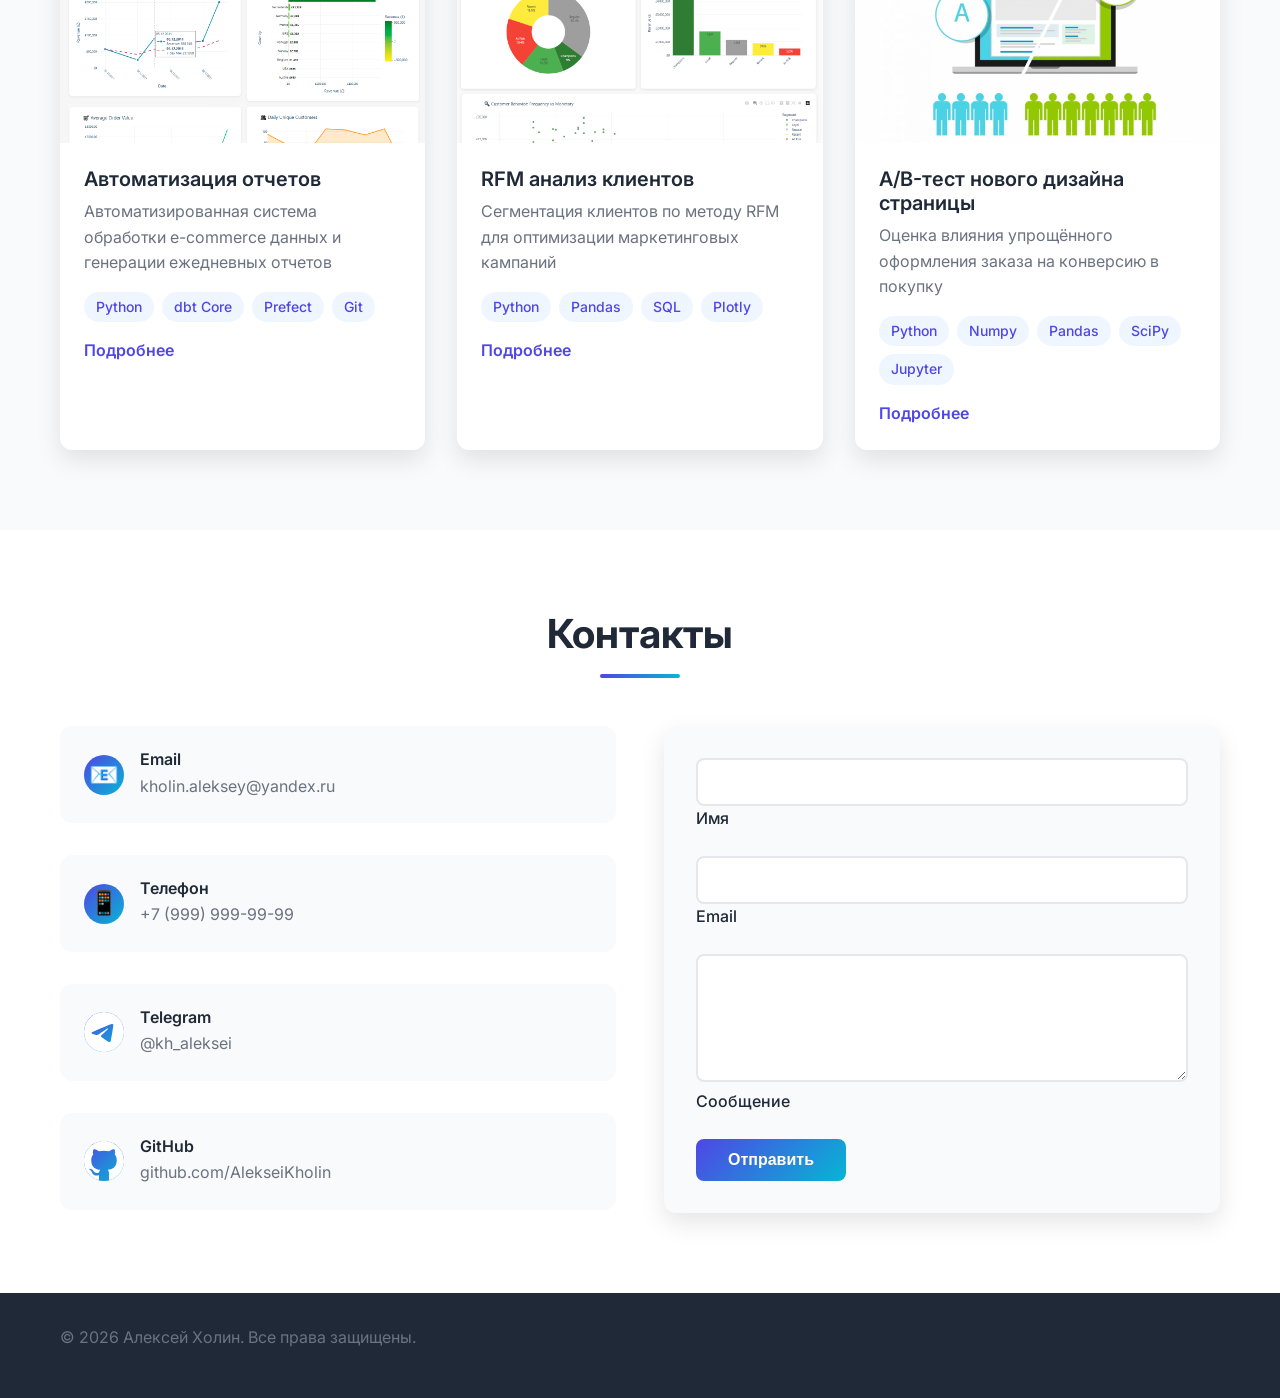
==== commit 702b91af: "formspree" ====
--- a/index.html
+++ b/index.html
@@ -336,23 +336,32 @@
                     </a>
 
                 </div>
-                <div class="contact-form">
-                    <form id="contactForm">
-                        <div class="form-group">
-                            <input type="text" id="name" name="name" required>
-                            <label for="name">Имя</label>
-                        </div>
-                        <div class="form-group">
-                            <input type="email" id="email" name="email" required>
-                            <label for="email">Email</label>
-                        </div>
-                        <div class="form-group">
-                            <textarea id="message" name="message" rows="5" required></textarea>
-                            <label for="message">Сообщение</label>
-                        </div>
-                        <button type="submit" class="btn btn-primary">Отправить</button>
-                    </form>
-                </div>
+                    <div class="contact-form">
+                    <!-- Добавлены action и method -->
+                        <form id="contactForm" action="https://formspree.io/f/mqeowqzb" method="POST">
+                            
+                            <div class="form-group">
+                                <input type="text" id="name" name="name" required>
+                                <label for="name">Имя</label>
+                            </div>
+                            
+                            <div class="form-group">
+                                <input type="email" id="email" name="email" required>
+                                <label for="email">Email</label>
+                            </div>
+                            
+                            <div class="form-group">
+                                <textarea id="message" name="message" rows="5" required></textarea>
+                                <label for="message">Сообщение</label>
+                            </div>
+
+                            <!--  скрытое поле для защиты от спам-ботов -->
+                            <input type="text" name="_gotcha" style="display:none !important">
+
+                            <!-- Добавим id кнопке, чтобы блокировать ее во время отправки -->
+                            <button type="submit" id="submitBtn" class="btn btn-primary">Отправить</button>
+                        </form>
+                    </div>
             </div>
         </div>
     </section>
